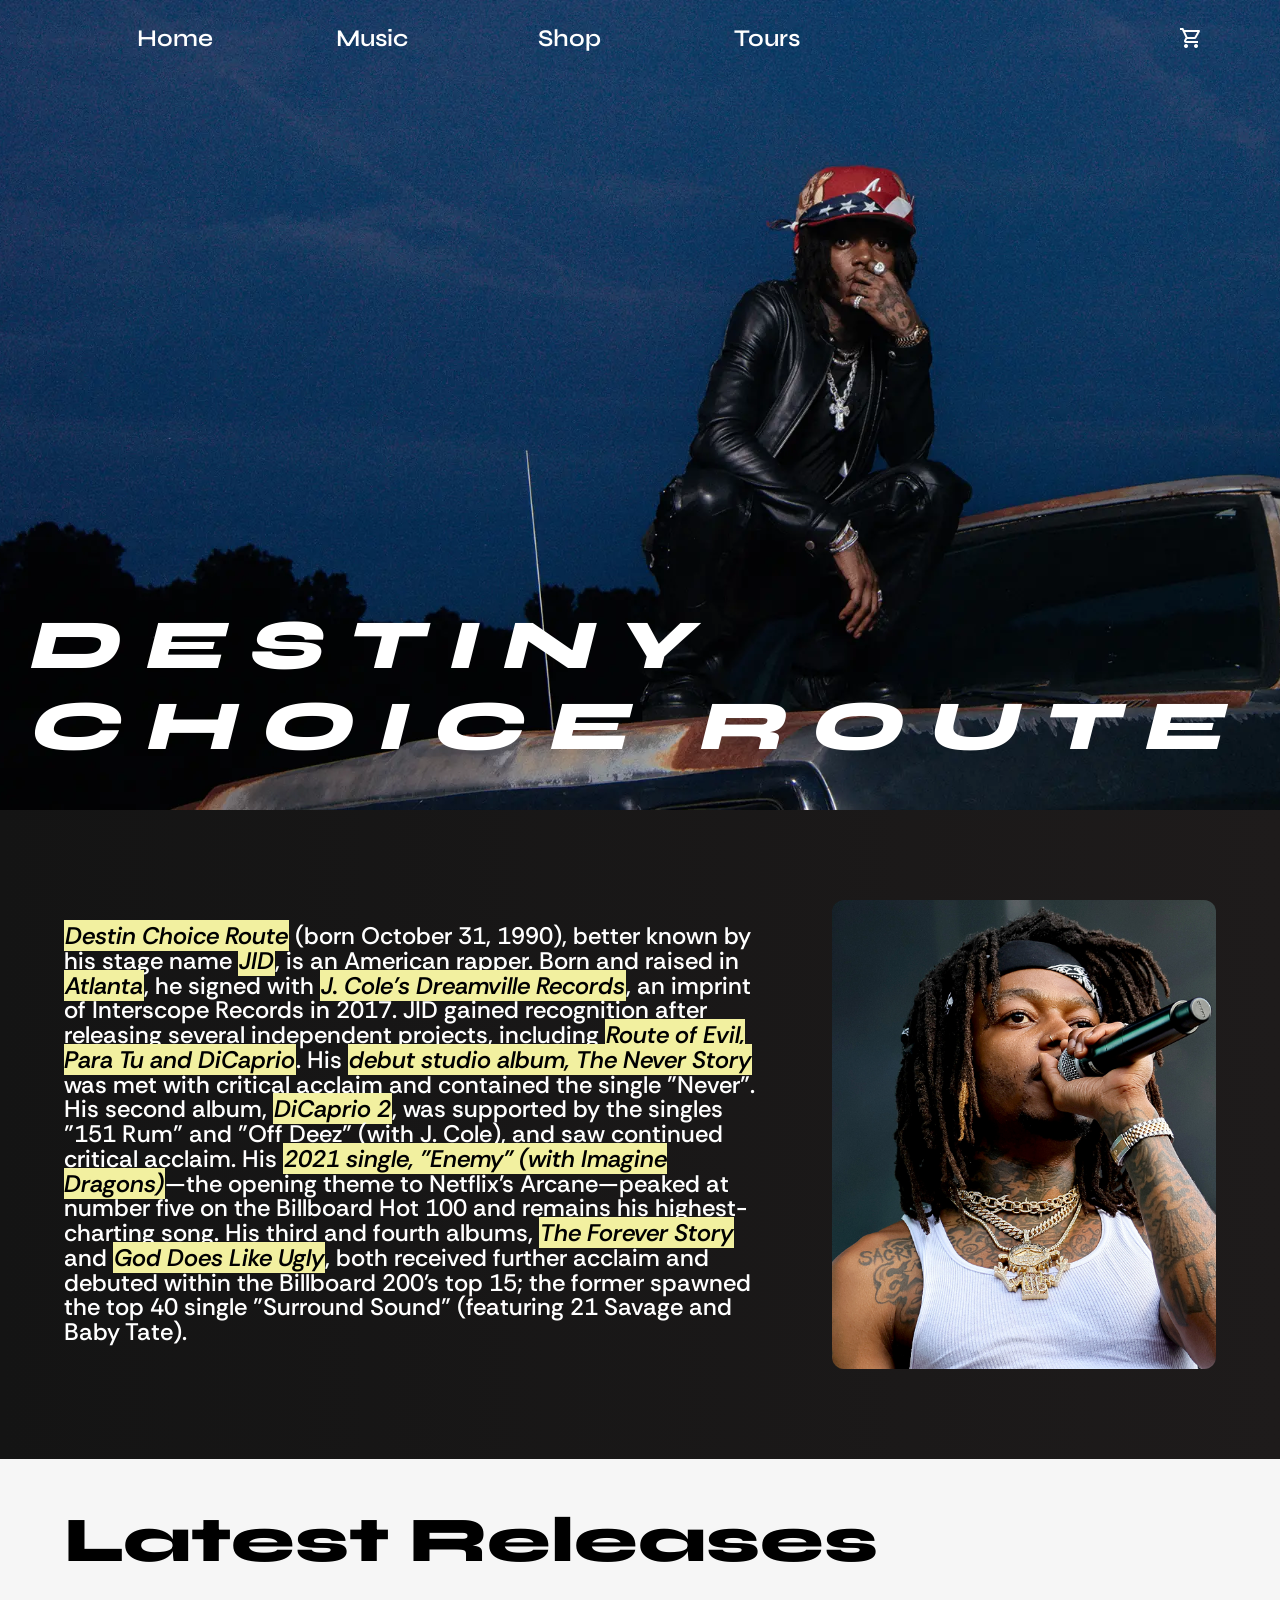
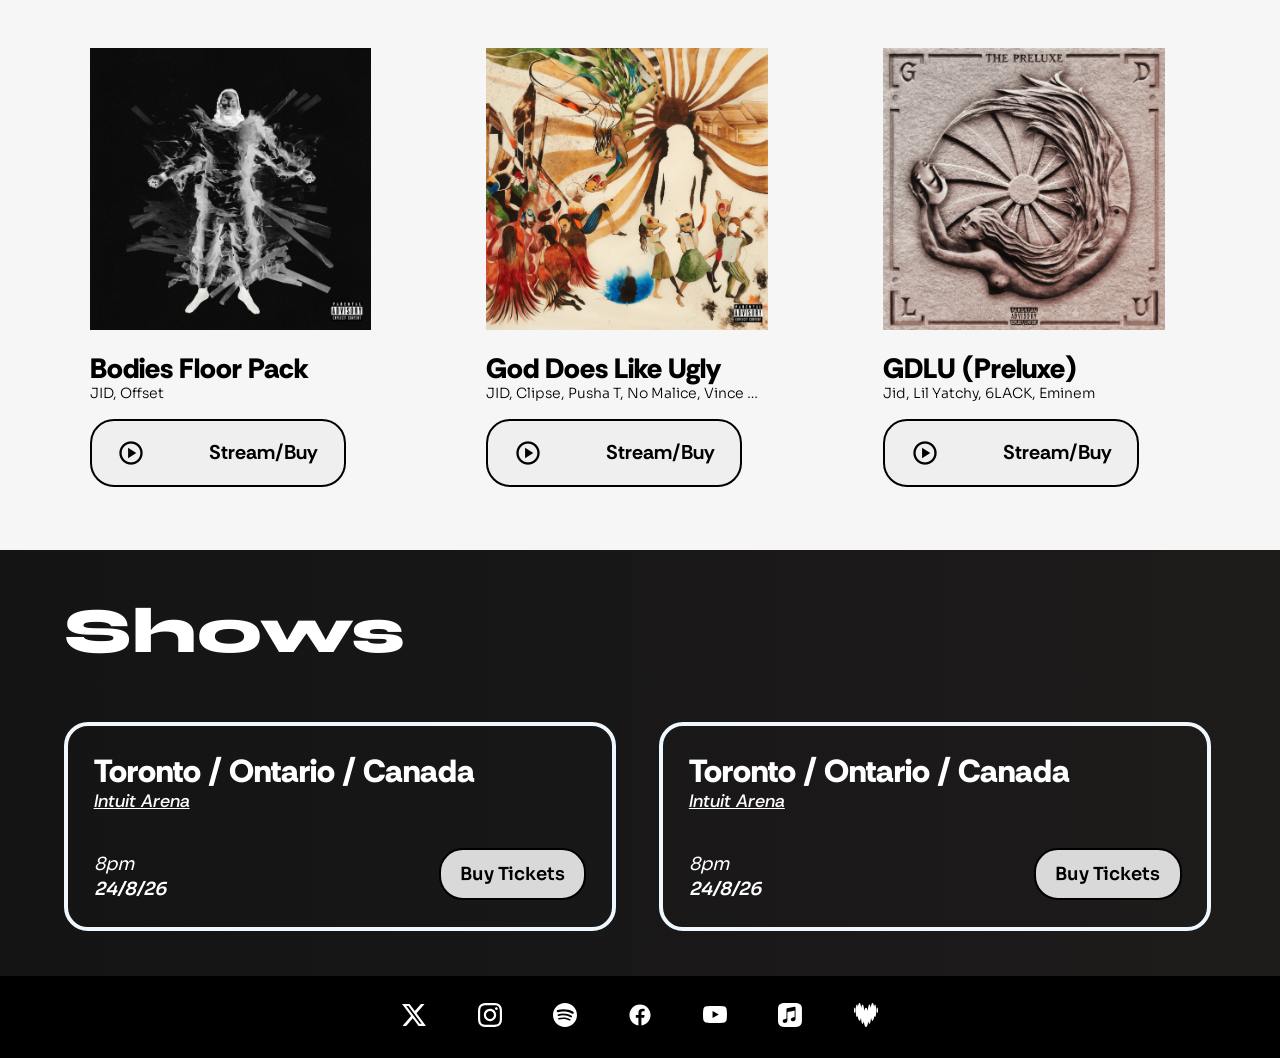
==== index.html @ 6ddab08c "shop and cart complete + discog complete" ====
<!DOCTYPE html>
<html>
  <head>
    <link rel="preconnect" href="https://fonts.googleapis.com">
    <link rel="preconnect" href="https://fonts.gstatic.com" crossorigin>
     <link href="https://fonts.googleapis.com/css2?family=Nata+Sans:wght@100..900&family=Rethink+Sans:ital,wght@0,400..800;1,400..800&family=Sora:wght@100..800&family=Syne:wght@400..800&family=Urbanist:ital,wght@0,100..900;1,100..900&display=swap" rel="stylesheet">  
     <link rel="stylesheet" href="https://fonts.googleapis.com/css2?family=Material+Symbols+Outlined:opsz,wght,FILL,GRAD@20..48,100..700,0..1,-50..200&icon_names=play_circle,shopping_cart" />
  
     <meta charset="utf-8">
    <meta name="viewport" content="width=device-width">
    <title>asg1</title>

    <!--google icns-->
    <style> 
    .material-symbols-outlined {
      font-variation-settings:
      'FILL' 0,
      'wght' 600,
      'GRAD' 0,
      'opsz' 24
    }

    .material-symbols-outlined {
      font-variation-settings:
      'FILL' 0,
      'wght' 400,
      'GRAD' 0,
      'opsz' 24
    }

    </style>
    <link href="normalize.css" rel="stylesheet" type="text/css" />
    <link href="style.css" rel="stylesheet" type="text/css" />
  </head>

  <body>
    <header id="header">
      <div>
     <button>
        <a href="index.html">Home</a>
      </button>
      <button>
        <a href="discog.html">Music</a>
      </button>
      <button>
        <a href="shop.html">Shop</a>
      </button>
      <button>
        <a href="tours.html">Tours</a>
      </button>
      </div>

      <span class="material-symbols-outlined">
      shopping_cart
      </span>

    </header>

    <section class="hero">
      <h1> DESTINY CHOICE ROUTE</h1>
    </section>

    <!--small intro section about jid-->
    <section class="about">
      <h3 class="about-text">
        <em>Destin Choice Route</em> (born October 31, 1990), better known by his stage name <em>JID</em>, is an American rapper. Born and raised in <em>Atlanta</em>, he signed with <em>J. Cole's Dreamville Records</em>, an imprint of Interscope Records in 2017.      
      JID gained recognition after releasing several independent projects, including <em>Route of Evil, Para Tu and DiCaprio</em>. 
      His <em>debut studio album, The Never Story</em> was met with critical acclaim and contained the single "Never". His second album, <em>DiCaprio 2</em>, was supported by the singles "151 Rum" and "Off Deez" (with J. Cole), and saw continued critical acclaim.
      His <em>2021 single, "Enemy" (with Imagine Dragons)</em>—the opening theme to Netflix's Arcane—peaked at number five on the Billboard Hot 100 and remains his highest-charting song. 
      His third and fourth albums, <em>The Forever Story</em> and <em>God Does Like Ugly</em>, both received further acclaim and debuted within the Billboard 200's top 15; the former spawned the top 40 single "Surround Sound" (featuring 21 Savage and Baby Tate).</h2>
      <img src="/assets/jid concert.webp" class="about-image">
    </section>

    <!--jid discography. show lastest releases-->
    <section class="latest-releases">
      <h2 class="section-head">
        Latest Releases
      </h2>
      
      <div class="latest-releases-items">
        <article class="discog-vert"> 
          <img src="/assets/discog_albums/bodies_floor_pack.jpg" class="discog-img">
          <h3 class="discog-item-title">Bodies Floor Pack</h3>
          <h4 class="discog-item-contributors">JID, Offset</h4>
          <button class="streaming-redirect">
            <span class="material-symbols-outlined">
              play_circle</span>Stream/Buy</button>
        </article>

        <article class="discog-vert"> 
          <img src="/assets/discog_albums/gdlu_cover.png" class="discog-img">
          <h3 class="discog-item-title">God Does Like Ugly</h3>
          <h4 class="discog-item-contributors">JID, Clipse, Pusha T, No Malice, Vince Staples, Westside Gunn, Ciara, EARTHGANG, Ty Dolla $ign, Jessie Reyes</h4>
          <button class="streaming-redirect">
            <span class="material-symbols-outlined">
              play_circle</span>Stream/Buy</button>
        </article>

        <article class="discog-vert"> 
          <img src="/assets/discog_albums/gdlu_preluxe.png" class="discog-img">
          <h3 class="discog-item-title">GDLU (Preluxe)</h3>
          <h4 class="discog-item-contributors">Jid, Lil Yatchy, 6LACK, Eminem</h4>
          <button class="streaming-redirect">
            <span class="material-symbols-outlined">
              play_circle</span>Stream/Buy</button>
        </article>
      </div>
      
    </section>

    <!--jid tours and shows-->
    <section class="tours">
      <h2 class="section-head">
        Shows
      </h2>
      <div class="tour-main">
        <article class="tour-item">
          <h3 class="tour-item-name">Toronto / Ontario / Canada</h3>
          <h4>
            <!--wrap with a h4 tag to make the <a> tag the width of the entire box-->
            <a class="tour-item-location" href="https://www.google.com/maps">Intuit Arena</a>
          </h4>
          <div class="tour-item-infobar">
            <div class="tour-item-datetime-info">
              <h4 class="tour-item-time">8pm</h4>
              <h4 class="tour-item-date">24/8/26</h4>
              
            </div>
            <button class="tour-item-book-ticket">
              <a>Buy Tickets</a>
            </button>
          </div>
        </article>

        <article class="tour-item">
          <h3 class="tour-item-name">Toronto / Ontario / Canada</h3>
          <h4>
            <!--wrap with a h4 tag to make the <a> tag the width of the entire box-->
            <a class="tour-item-location" href="https://www.google.com/maps">Intuit Arena</a>
          </h4>
          <div class="tour-item-infobar">
            <div class="tour-item-datetime-info">
              <h4 class="tour-item-time">8pm</h4>
              <h4 class="tour-item-date">24/8/26</h4>
              
            </div>
            <button class="tour-item-book-ticket">
              <a>Buy Tickets</a>
            </button>
          </div>
        </article>
      </div>
    </section>

    <!--get email to add to mailing list-->

    <section class="footer">
      <!--
      <div class="submit-email">
        <h2 class="submit-email-header">Follow JID</h2>
        <h3 class="mailing-list-subhead">Join our mailing list to receive updates.</h3>
        <form>
          <input class="email-box" value="Enter your email."/>
          <button class="submit-email-button">Send</button>
        </form>
      </div>
      -->
      <div class="icn-row">
        
        <a href="https://x.com/JIDsv/status/1953677684875104582"><img class="socmed-icn" src="/assets/socmed_icons/x-social-media-white-icon.svg" > </a>     
        <a href="https://www.instagram.com/jidsv/?hl=es"><img class="socmed-icn" src="/assets/socmed_icons/instagram-white-icon.svg" > </a>
        <a href="https://open.spotify.com/artist/6U3ybJ9UHNKEdsH7ktGBZ7?si=_69FwgTNSC26XVcKZ3J7mA"><img class="socmed-icn" src="/assets/socmed_icons/spotify-white-icon.svg" ></a>
        <a href="https://www.facebook.com/JIDSV/"><img class="socmed-icn" src="/assets/socmed_icons/icons8-facebook.svg" ></a>
        <a href="https://www.youtube.com/channel/UC3WIRbOw46MsbycRc1N5x4g"><img class="socmed-icn" src="/assets/socmed_icons/youtube-app-white-icon.svg" ></a>
        <a href="https://music.apple.com/us/artist/jid/282841404"><img class="socmed-icn" src="/assets/socmed_icons/apple-music-white.svg" > </a>
        <a href="https://www.deezer.com/en/artist/8409650"><img class="socmed-icn" src="/assets/socmed_icons/Deezer Dark Symbol SVG.svg" > </a>
    </section>
    
    <script src="header_responsive.js"></script>
  </body>
</html>
---- style.css ----
/* font example usage for reference */
.nata-sans-normal {
  font-family: "Nata Sans", sans-serif;
  font-optical-sizing: auto;
  font-weight: 600;
  font-style: normal;
}


.syne-normal {
  font-family: "Syne", sans-serif;
  font-optical-sizing: auto;
  font-weight: 500;
  font-style: normal;
}


.rethink-sans-normal{
  font-family: "Rethink Sans", sans-serif;
  font-optical-sizing: auto;
  font-weight: 600;
  font-style: normal;
}


.sora-normal {
  font-family: "Sora", sans-serif;
  font-optical-sizing: auto;
  font-weight: 500;
  font-style: normal;
}


.urbanist-normal {
  font-family: "Urbanist", sans-serif;
  font-optical-sizing: auto;
  font-weight: 500;
  font-style: normal;
}


/*MEDIAQUERY TEMPLATE FROM W3SCHOOLS*/

/*
@media only screen and (max-width: 600px) {

}


@media only screen and (min-width: 600px) {

}


@media only screen and (min-width: 768px) {

}


@media only screen and (min-width: 992px) {

}


@media only screen and (min-width: 1200px) {

}
*/

/*GLOBAL BODY STYLES + OTHER GLOBAL COMPONENTS*/

html, body {
    overflow-x: hidden;
    background-image: linear-gradient(to right, #141414, #1E1B1B);
    color: white;
    font-family: "Rethink Sans", sans-serif;
}

.section-head {
    font-size: 64px;
    font-weight: 800;
    margin-top: 0px;
    font-family: "Syne", sans-serif;
    
}

.page-header {
    width: 100vw;
    background-color: white;
    margin-top: 15vh;
}

.page-title {
    font-family: "Syne", sans-serif;
    color: black;
    font-weight: 900;
    text-decoration: dashed;
    font-style: oblique;
    z-index: 2;
    font-size: 100px;
    text-align: left;
    padding: 4vh 5vw;
}

/*header cmpt*/

/* css header animation*/
@keyframes headertexthover {
    from {scale: 1.0; font-weight:600; text-decoration: none; color: white;}   
    to {scale: 1.1; text-decoration: underline; color: #EDB02D; font-weight: 800;}
}


@media only screen and (max-width: 768px) {
   @keyframes headertexthover {
    from {scale: 1.0; font-weight:600; text-decoration: none; color: white;}   
    to {scale: 1.05; text-decoration: underline; color: #EDB02D; font-weight: 800;}
    }
   
}

@keyframes carthover {
    from {scale: 1.0; font-weight:600; color: white;}   
    to {scale: 1.1; color: #EDB02D; font-weight: 800;}
}


@media only screen and (max-width: 768px) {
   @keyframes carthover {
    from {scale: 1.0; font-weight:600; color: white;}   
    to {scale: 1.05; color: #EDB02D; font-weight: 800;}
    }
   
}
header {
    display: flex;
    justify-content: space-between;
    background-color: rgba(0, 0, 0, 0); /*alt color - #302E2E*/
    margin: 0px;
    line-height: 0px;
    position: fixed;
    user-select: none;
    top: 0;
    z-index: 50;
    align-items: center;
    
}

header button {
    background: none;
    border: none;
    flex: 1;
    
}
header button:hover {
    scale: 1.2;
}

header div {
    width: 70%;
    justify-content: space-between;
    display: flex;
}

header a {
    color: white;
    text-decoration: none;
    font-family: "Syne", sans-serif;
    font-optical-sizing: auto;
    font-weight: 600;
    font-style: normal;
}

header a:hover {
    scale: 1.1;
    transition: all;
    transition-delay: 50ms;
    animation: headertexthover;
    animation-duration: 0.5s;
    color: #EDB02D;
    font-weight: 800;
    text-decoration: underline;
}

header a span:hover {
    scale: 1.1;
    transition: all;
    transition-delay: 50ms;
    animation: carthover;
    animation-duration: 0.2s;
    color: #EDB02D;
}


@media only screen and (max-width: 600px) {
     header {
        padding: 2.5vh 4vw;
        width: 92vw;
    }
    header button {
        font-size: 14px;
    }

    header a:hover {
        scale: 1.05;
    }

    header span {
        font-size: 16px;
    }
}


@media only screen and (min-width: 600px) {
    header {
        padding: 2.5vh 5vw;
        width: 90vw;
    }
    header button {
        font-size: 16px;
    }

    header a:hover {
        scale: 1.05;
    }

    header span {
        font-size: 16px;
    }
}


@media only screen and (min-width: 768px) {
    
    header {
        padding: 2.5vh 6vw;
        width: 88vw;
    }
    header button {
        font-size: 20px;
    }

    header a:hover {
        scale: 1.10;
    }
    header span {
        font-size: 20px;
    }

}


@media only screen and (min-width: 992px) {
    header {
        padding: 2.5vh 6vw;
        width: 88vw;
    }
    header button {
        font-size: 24px;
    }

    header a:hover {
        scale: 1.10;
    }

    header span {
        font-size: 24px;
    }
}


@media only screen and (min-width: 1200px) {
    header {
        padding: 2.5vh 6vw;
        width: 88vw;
    }
    header button {
        font-size: 24px;
    }

    header a:hover {
        scale: 1.10;
    }

    header span {
        font-size: 24px;
    }
}


/*hero - home*/
.hero {
    display: flex;
    flex-direction: column;
    justify-content: center;
    text-align: center;
    width: 100vw;

    background-image: url('/assets/tuff.webp');
    background-position: center;
    background-repeat: no-repeat;
    background-size: cover;
    position: relative;
    
}

.hero img {
    image-rendering: crisp-edges;
    object-fit: contain;
    z-index: 0;
}

.hero h1 {
    font-family: "Syne", sans-serif;
    color: white;
    font-weight: 900;
    text-decoration: dashed;
    font-style: oblique;
    z-index: 2;
    position: absolute;
    text-align: left;
    bottom: -5%;
    padding: 4vh 2vw;
    
}

@media only screen and (max-width: 600px) {
    .hero {
        height: 50vh;
    }
    .hero h1 {
        font-size: 10vw;
        letter-spacing: 12px;
    }
}


@media only screen and (min-width: 600px) {
    .hero {
        height: 60vh;
    }
    .hero h1 {
        font-size: 10vw;
        letter-spacing: 12px;
    }
}


@media only screen and (min-width: 768px) {
    
    .hero {
        height: 70vh;
    }
    .hero h1 {
        font-size: 9vw;
        letter-spacing: 18px;
    }

}


@media only screen and (min-width: 992px) {
    .hero {
        height: 70vh;
    }
    .hero h1 {
        font-size: 5.5vw;
        letter-spacing: 18px;
    }
}


@media only screen and (min-width: 1200px) {
    .hero {
        height: 90vh;
    }
    .hero h1 {
        font-size: 5.5vw;
        letter-spacing: 24px;
    }
}




/* about - home */
.about {
    padding: 10vh 5vw;  
    display: flex;
    flex-direction: row; 
    gap: 5vw
}

.about .about-text {
    font-weight: 500;
    line-height: 2.75vh;

}

.about .about-text em {
    font-weight: 600;
    background-color: rgba(155, 240, 245, 75);
    color: black;
    padding: 0px 1px;
    background-color: #F2F0A0;
}

.about img {
    height: auto;
    object-fit: cover;
    border-radius: 12px;    
}

@media only screen and (max-width: 600px) {
    .about img {
        visibility: hidden;  
        width: 0%;
    }

    .about .about-text {
        font-size: 20px;
        line-height: normal;
    }
}


@media only screen and (min-width: 600px) {
    .about img {
        visibility: hidden;  
        width: 0%;
    }

    .about .about-text {
        font-size: 24px;
    }
}


@media only screen and (min-width: 768px) {
    .about img {
        visibility: hidden;  
        width: 0%;
    }

    .about .about-text {
        font-size: 24px;
    }
}


@media only screen and (min-width: 992px) {
    .about img {
        visibility: visible;  
        width: 30vw;
    }

    .about .about-text {
        font-size: 22px;
        line-height: 2.5vh;
    }
}


@media only screen and (min-width: 1200px) {
    .about img {
        visibility: visible;  
        width: 30vw;
    }

    .about .about-text {
        font-size: 24px;
        line-height: 2.75vh;
    }
}
/* latest releases - home*/
.latest-releases {
    padding: 5vh 5vw; 
    background-color: #F6F6F6;
    color: black;
    
}

.latest-releases-items {
    display: grid;
    grid-template-columns: auto auto auto;
    gap: 4vw;
    overflow-x: auto;
}



.discog-vert {
    display: flex;
    flex-direction: column;
    padding: 2vh 2vw;
}


.discog-img {
    height: auto;
    width: 22vw;
}
.discog-item-title {
    font-size: 32px;
    font-weight: 800;
    margin: 0px;
    margin-top: 3vh;
}



.discog-item-contributors {
    font-family: "Sora", sans-serif;
    font-size: 16px;
    font-weight: 300;
    margin: 0vh 0px;
    color: black;
    text-overflow: ellipsis;
    overflow: hidden;
    white-space: nowrap;
    width: 22vw;
}

@keyframes streaming-button-hover {
    from {background-color: inherit; color: black; scale: 1.0}
    to {background-color: #6BBC59; color: white; scale: 1.2}
}

.streaming-redirect {
    margin-top: 2vh;
    border-radius: 24px;
    width: 50%;
    padding: 2vh 2vw;
    font-size: 24px;
    font-weight: 700;
    width: 20vw;
    border-style: solid;
    align-items: center;
    display: flex;
    justify-content: space-between;
}

.streaming-redirect span {
    font-size: 32px;
}


.streaming-redirect:hover {
    animation: streaming-button-hover;
    transition: all;
    animation-duration: 200ms;
    transition-delay: 50ms;
    background-color: #6BBC59;
    color: white;
    scale: 1.2;
}


@media only screen and (max-width: 600px) {

}


@media only screen and (min-width: 600px) {

}


@media only screen and (min-width: 768px) {

}


@media only screen and (min-width: 992px) {

    .latest-releases-items {
        gap: 3vw;
    }

    .discog-item-title {
        font-size: 28px;
        margin-top: 2.5vh;
    }
    
    .discog-item-contributors {
        font-size: 14px;
    }

    

    .streaming-redirect {
        font-size: 20px;
    }

    .streaming-redirect span {
        font-size: 28px;
    }

}


@media only screen and (min-width: 1200px) {
    .streaming-redirect {
        font-size: 20px;
    }
}



/* tours - home*/
.tours {
    padding: 5vh 5vw; 
}

.tour-main {
    display: grid;
    grid-template-columns: auto auto;
    gap: 8vw;
    padding-right: 5vw;
}

.tour-item {
    display: flex;
    flex-direction: column;
    padding: 3vh 2vw;
    border-radius: 24px;
    border-width: 4px;
    border-color: aliceblue;
    border-style: solid;
    width: 100%;
}

.tour-item h4 {
    margin-top: 0px;
    margin-bottom: 0px;
}

.tour-item-location {
    font-size: 18px;
    text-decoration: underline;
    font-style: italic;
    font-weight: 500;
    color: rgba(255, 255, 255, 60);
}

.tour-item-infobar {
    display: flex;
    justify-content: space-between;
    margin-top: 4vh;
    align-items: end;
    font-family: "Sora", sans-serif;
}
.tour-item-datetime-info {
    display: flex;
    flex-direction: column;
    gap: 0.5vh;
}

.tour-item-date {
    font-size: 18px;
    font-weight: 600;
    font-style: italic;
}

.tour-item-time {
    font-size: 18px;
    font-weight: 400;
    font-style: italic;
}

.tour-item-name {
    font-size: 32px;
    margin: 0px;
    margin-bottom: 2px;
    font-weight: 800;
    letter-spacing: 3%;
}

.tour-item-book-ticket {
    background-color: #D9D9D9; 
    border-radius: 24px;
    border-style: solid;
    padding: 1.5vh 1.5vw;
    justify-content: space-between;
    display: flex;
    flex-direction: row;
    align-items: center;  
    color: black; 
}

.tour-item-book-ticket a {
    font-size: 18px;
    font-family: "Sora", sans-serif;
    font-weight: 600;
    text-align: end;
    
    width: 100%;
}

@keyframes tour-button-hover {
    from {background-color: inherit; color: black;}
    to {background-color: #6BBC59; color: white;}
}

.tour-item-book-ticket:hover {
    animation: tour-button-hover;
    transition: all;
    animation-duration: 200ms;
    transition-delay: 100ms;
    background-color: #6BBC59;
    color: white;
}




/* footer - home*/


.footer {
    background-color: black;
    display: flex;
    flex-direction: column;
    justify-content: center;
    padding: 3vh 0vw
}

/* mailing list - footer
.submit-email {
    padding-left: 5vw;
}

.submit-email-header {
    font-family: "Syne", sans-serif;
    font-weight: 800;
    font-size: 32px;
    margin-bottom: 0px;
}

.submit-email form {
    align-content: center;
    gap: 5vw;

}

.submit-email form input {
    background-color: #E9E9E9 ;
    border-style: solid;
    border-radius: 12px;
    border-width: 2px;
    width: 20vw;

}
*/

@keyframes footer-icn-hover {
    from {scale: 1.0}
    to {scale: 1.2}
}

.footer a:hover {
    scale: 1.2;
    transition: all;
    transition-duration: 200ms;
    animation: footer-icn-hover;
}
.icn-row {
    display: flex;
    flex-direction: row;
    gap: 4vw;
    justify-content: center;
    align-items: center;
}

.socmed-icn {
    height: auto;
    width: 24px;
}




/* discog/music - discog*/
.discog-item-row {
    display: flex;
    gap: 4vw;
    padding: 4vw;
    align-items: start;
    position: relative;
}

.discog-item-contributors-hori {
    font-family: "Sora", sans-serif;
    font-size: 18px;
    font-weight: 400;
    margin: 0vh 0px;
    color: white;
}

.discog-item-row img {
    height: auto;
    width: 30vw;
}

.discog-item-title-hori {
    font-weight: 800;
    font-size: 48px;
    margin: 0vh 0vw;
}
.discog-desc-section {
    display: flex;
    flex-direction: column;
    height: 100%;
    justify-content: space-between;
}

#desc-section h2 {
    margin: 0px;
}

.discog-item-desc-hori {
    font-size: 20px;
    padding-top: 12vh;
    font-weight: 600;
    padding-right: 5vw;
    display: block;
}

.discog-desc-section:nth-child(odd) {
    text-align: right;
    justify-content: end;
    align-items: end;
}

#discog-hori-desc-even {
    padding-left: 5vw;
    padding-right: 0px;
}


.songlist {
    gap: 6px;
    margin-top: 10px;
    display: grid;
    grid-template-columns: auto auto;
    justify-content: space-between;
    width: 100%;
    row-gap: 2vh;
    

}

.songlist .song {
    gap: 2px;
    font-family: "Nata Sans", sans-serif;
    font-optical-sizing: auto;
    font-weight: 600;
    font-style: normal;
    display: flex;
    flex-direction: row;
    align-items: center;
    gap: 1vw;
    margin: 0px 0px;
    
    
}

.songlist .song #song-num {
    margin: 0px;
    font-size: 24px;
    font-weight: 800;
    text-decoration: dashed;
    color: #FFEFE1;
}

.songlist .song #name {
    margin: 0px;
    margin-bottom: 6px;
    font-size: 24px;
    font-weight: 600;
}

.songlist .song #artists {
    font-family: "Syne", sans-serif;
    font-size: 14px;
    font-weight: 300;
    margin: 0px;
    color: rgba(255, 255, 255, 60)
    
}

#desc-section button {
    margin-top: 4vh;
}

.streaming-redirect-hori {
    margin-top: 4vh;
    border-radius: 24px;
    width: 50%;
    padding: 2vh 2vw;
    font-size: 32px;
    font-weight: 700;
    border-style: solid;
    align-items: center;
    display: flex;
    
    background: none;
    border-color: white;
    border-width: 2px;
    color: white;
    justify-content: space-between;
    

}
@keyframes streaming-redirect-hori-button {
    before {background: none; background-color: white; width: 50%;}
    after {background: local; background-color: #99BC84; width: 30%;}
}

.streaming-redirect-hori:hover {
    transition: all;
    transition-property: all;
    background-color: none;
    background-color: #99BC84;
    color: black;
    transition-duration: 200ms;
    width: 30%
   
}

.streaming-redirect-hori span:hover{
    rotate: 180;
}

/*shop - shop*/
.shop-items {
    display: grid;
    grid-template-columns: auto auto auto;
    column-gap: 5vw;
    padding: 5vh 5vw;
}

.shop-item img {
    width: 25vw;
    background-color: #F6F6F6;
    border-radius: 12px;
}
.shop-item-name {
    margin: 8px 0px;
    position: relative;
    font-size: 32px;
    font-weight: 700;
}

.shop-item-price {
    margin: 0px;
    font-weight: 400;
    font-size: 24;
    font-family: 'Sora', sans-serif;
}

.add-to-cart-text {
    font-weight: 300;
    font-family: "Sora", sans-serif;
    font-size: 12px;
    width: 25vw;
    text-align: center;
    font-style: italic;
    margin-bottom: 1vh;
    margin-top: 2vh;

}

.add-to-cart {
    display: flex;
    border-radius: 24px;
    border-width: 2px;
    justify-content: space-between;
    font-weight: 600;
    font-size: 24px;
    width: 23vw;
    border-color: white;
    border-style: solid;
    color: white;
    background: none;
    padding: 2vh 1vw;
    align-items: center;
}

.add-to-cart h4 {
    margin: 0px;
}
.add-to-cart button {
    border: none;
    background: none;
    color: white;
    padding: 0px;
}

.add-item {
    border-left-width: 2px;
}

/*payment page*/
#payment-head {
    color: white;
    padding-top: 5vh;
    padding-bottom: 0px;
    margin: 0px;
}

.payment-page {
    margin: 0vh 5vw;
}
.item-purchased {
    display: flex;
    gap: 1vw;
    align-items: center;
}

.item-purchased-img {
    width: 5vw;
    height: auto;
}

.item-purchased-details {
    font-size: 32px;
    font-weight: 800;
    font-style: oblique;
    text-decoration: underline;
    color: #F2F0A0;
}

/*cart page*/
.cart-section {
    padding: 5vh 5vw
}

.cart-item {
    display: flex;
    gap: 4vw;
    margin-bottom: 6vh;
    position: relative;
}

.cart-item-img {
    width: 25vw;
    height: auto;
    border-radius: 12px;
    background-color: #F6F6F6;
}

.cart-item-desc {
    display: flex;
    flex-direction: column;
    height: 100%;
}

.cart-item-name {
    font-size: 48px;
    font-weight: 700;  
     margin: 0px; 
}

.cart-item-price {
    font-size: 32px;
    font-weight: 300;
    font-family: "Sora", sans-serif;
    margin: 0px; 
}

#cart-amount-buttons {
    margin-top: 15vh;
    position: absolute;
    bottom: 0%;
}

@keyframe payment-hover {
    from {background: none; color: white; border-color: white; text-decoration: none;}
    to {background-color: #F2F0A0; color: black;  border-color: rgba(0,0,0,0); text-decoration: underline;}
}

.go-to-payment {
    width: 70%;
    border-width: 2px;
    border-color: white;
    font-size: 32px;
    font-family: "Syne", sans-serif;
    font-weight: 800;
    margin: 5vh 15vw;
    padding: 3vh;
    border-style: solid;
    background: none;
    color: white;
}

.go-to-payment:hover {
    background-color: #F2F0A0;
    color: black;
    text-decoration: underline;
    transition: all;
    transition-duration: 300ms;
    border-color: rgba(0,0,0,0)
}
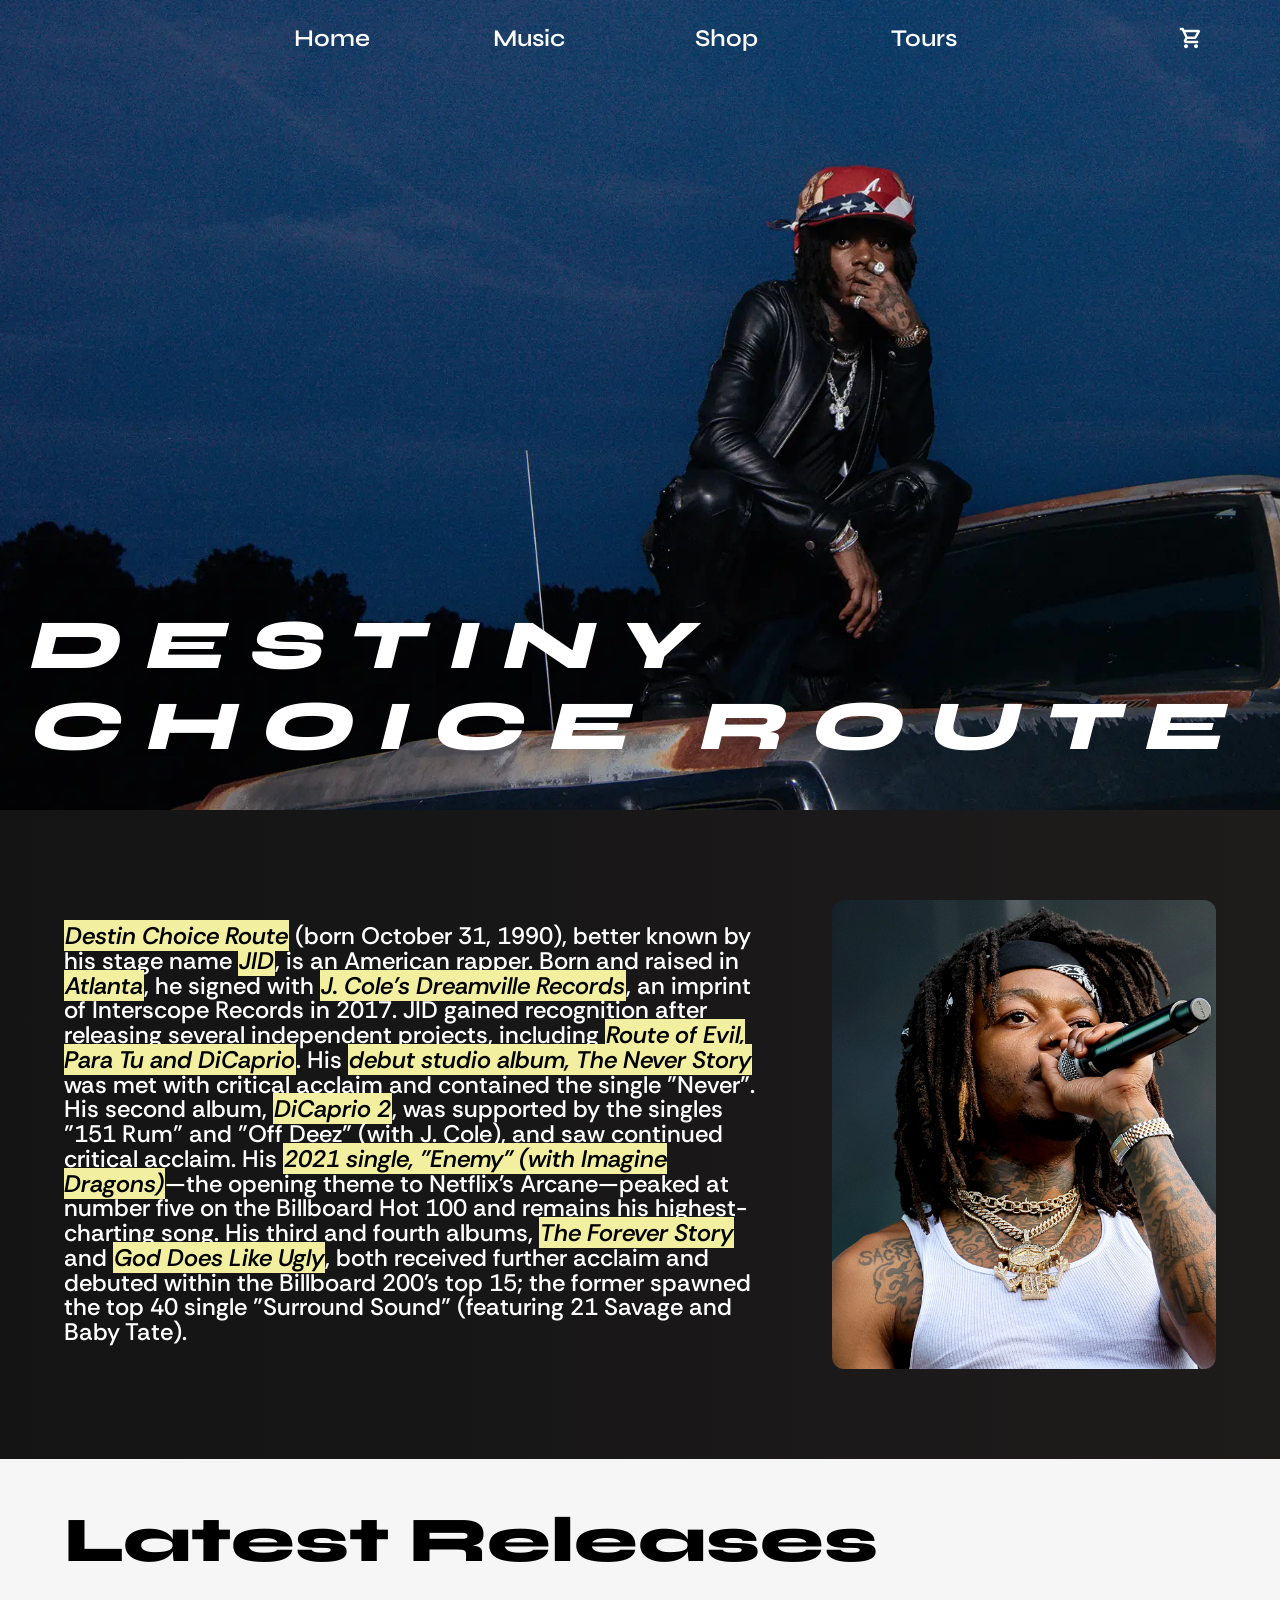
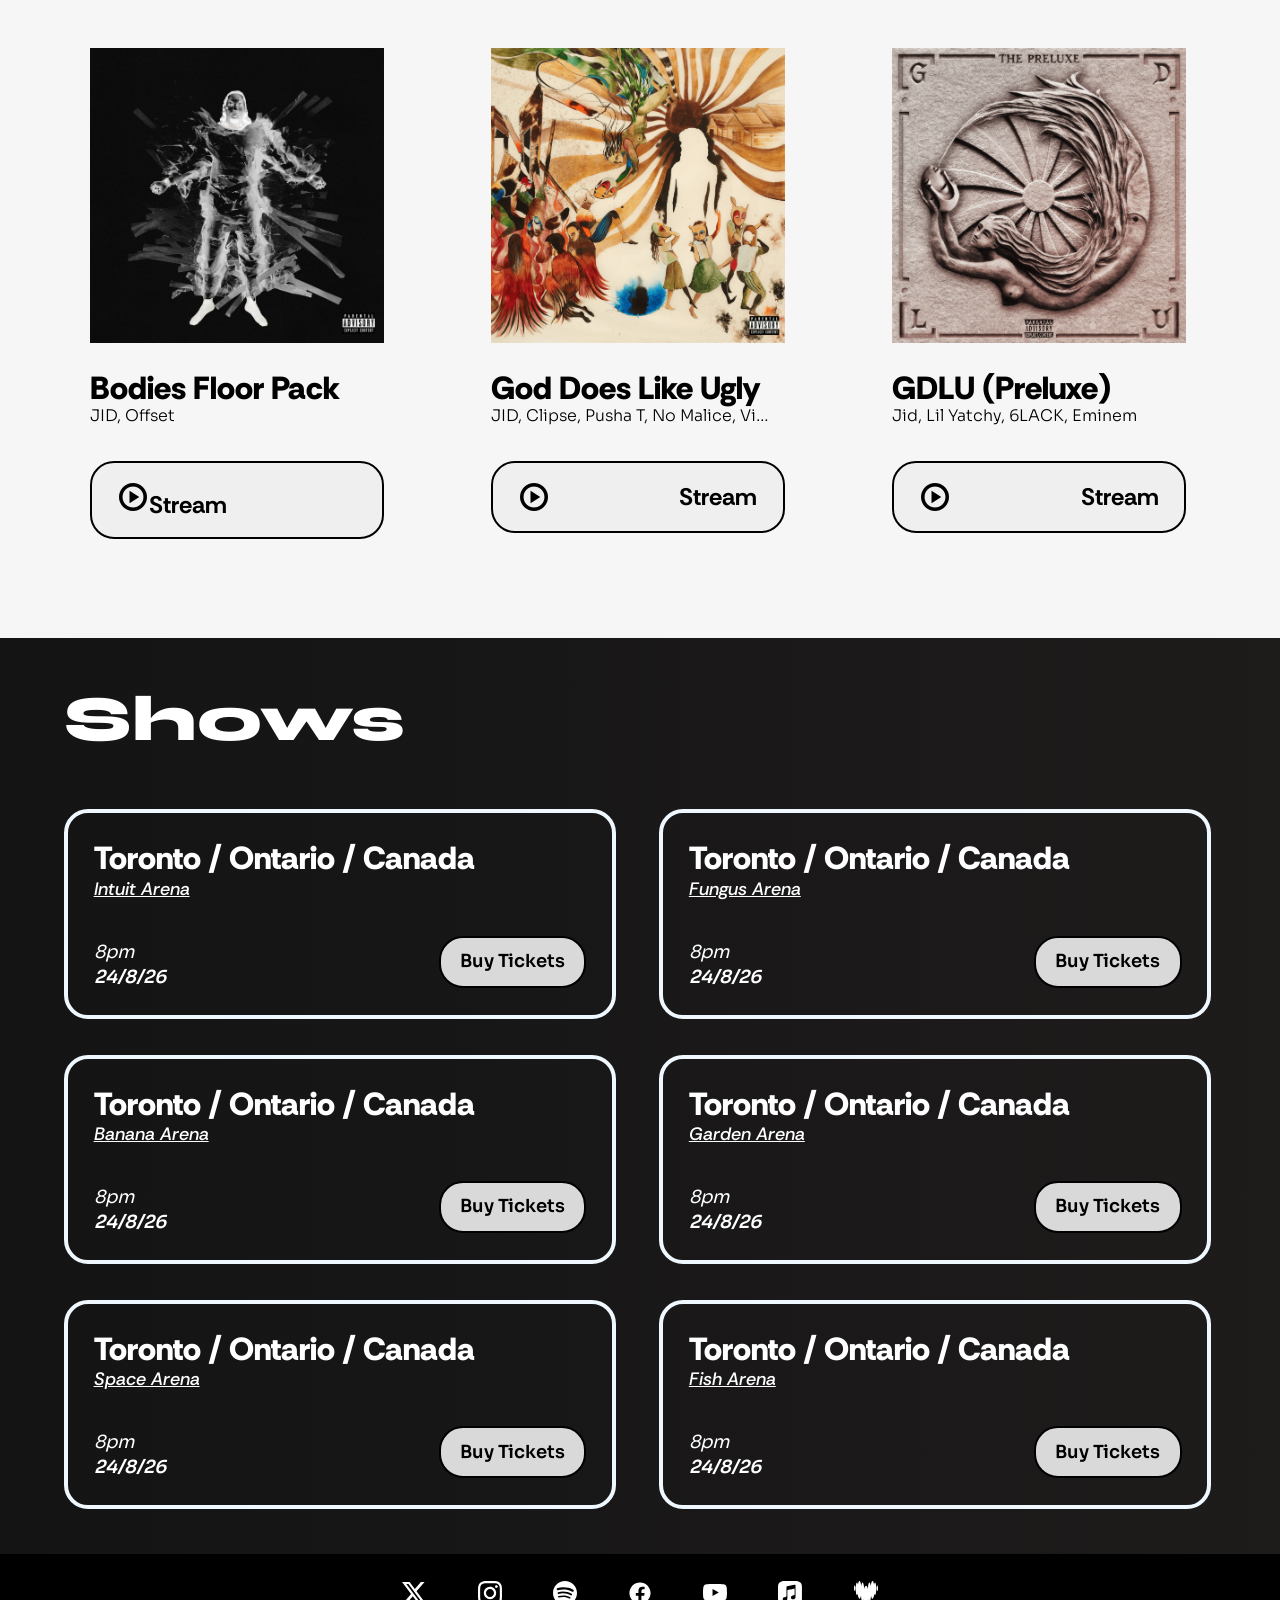
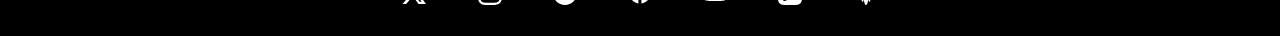
==== commit a321812a: "completed shop, cart, tours, full page responsiveness" ====
--- a/index.html
+++ b/index.html
@@ -5,7 +5,7 @@
     <link rel="preconnect" href="https://fonts.gstatic.com" crossorigin>
      <link href="https://fonts.googleapis.com/css2?family=Nata+Sans:wght@100..900&family=Rethink+Sans:ital,wght@0,400..800;1,400..800&family=Sora:wght@100..800&family=Syne:wght@400..800&family=Urbanist:ital,wght@0,100..900;1,100..900&display=swap" rel="stylesheet">  
      <link rel="stylesheet" href="https://fonts.googleapis.com/css2?family=Material+Symbols+Outlined:opsz,wght,FILL,GRAD@20..48,100..700,0..1,-50..200&icon_names=play_circle,shopping_cart" />
-  
+     
      <meta charset="utf-8">
     <meta name="viewport" content="width=device-width">
     <title>asg1</title>
@@ -20,13 +20,6 @@
       'opsz' 24
     }
 
-    .material-symbols-outlined {
-      font-variation-settings:
-      'FILL' 0,
-      'wght' 400,
-      'GRAD' 0,
-      'opsz' 24
-    }
 
     </style>
     <link href="normalize.css" rel="stylesheet" type="text/css" />
@@ -35,6 +28,7 @@
 
   <body>
     <header id="header">
+      <a href="menu_full.html"><img src="/assets/menu_white.svg" id="menu_burger"></a>
       <div>
      <button>
         <a href="index.html">Home</a>
@@ -50,9 +44,11 @@
       </button>
       </div>
 
-      <span class="material-symbols-outlined">
-      shopping_cart
-      </span>
+      <a href="cart.html">
+        <span class="material-symbols-outlined">
+        shopping_cart
+        </span>
+      </a>
 
     </header>
 
@@ -83,26 +79,26 @@
           <h3 class="discog-item-title">Bodies Floor Pack</h3>
           <h4 class="discog-item-contributors">JID, Offset</h4>
           <button class="streaming-redirect">
-            <span class="material-symbols-outlined">
-              play_circle</span>Stream/Buy</button>
+            <a src="https://open.spotify.com/album/1dwgCXt2kuPRuWJ2WBuZq8?si=UblcZHs6SFqh_qycOmMrkw"><span class="material-symbols-outlined">
+              play_circle</span>Stream</button></a>
         </article>
 
         <article class="discog-vert"> 
           <img src="/assets/discog_albums/gdlu_cover.png" class="discog-img">
           <h3 class="discog-item-title">God Does Like Ugly</h3>
           <h4 class="discog-item-contributors">JID, Clipse, Pusha T, No Malice, Vince Staples, Westside Gunn, Ciara, EARTHGANG, Ty Dolla $ign, Jessie Reyes</h4>
-          <button class="streaming-redirect">
+          <a src="https://open.spotify.com/album/2tU04u3hxtziB4sOVJKak3?si=c5tnRmxrSSOoXFeJeAkfKg"><button class="streaming-redirect">
             <span class="material-symbols-outlined">
-              play_circle</span>Stream/Buy</button>
+              play_circle</span>Stream</button></a>
         </article>
 
         <article class="discog-vert"> 
           <img src="/assets/discog_albums/gdlu_preluxe.png" class="discog-img">
           <h3 class="discog-item-title">GDLU (Preluxe)</h3>
           <h4 class="discog-item-contributors">Jid, Lil Yatchy, 6LACK, Eminem</h4>
-          <button class="streaming-redirect">
+          <a src="https://open.spotify.com/album/1IoU1S5bHioUnI88sSJJHZ?si=78ac8untRmKvTZR2gzMWTQ"><button class="streaming-redirect">
             <span class="material-symbols-outlined">
-              play_circle</span>Stream/Buy</button>
+              play_circle</span>Stream</button></a>
         </article>
       </div>
       
@@ -118,25 +114,97 @@
           <h3 class="tour-item-name">Toronto / Ontario / Canada</h3>
           <h4>
             <!--wrap with a h4 tag to make the <a> tag the width of the entire box-->
-            <a class="tour-item-location" href="https://www.google.com/maps">Intuit Arena</a>
-          </h4>
-          <div class="tour-item-infobar">
-            <div class="tour-item-datetime-info">
-              <h4 class="tour-item-time">8pm</h4>
-              <h4 class="tour-item-date">24/8/26</h4>
-              
-            </div>
-            <button class="tour-item-book-ticket">
-              <a>Buy Tickets</a>
-            </button>
-          </div>
-        </article>
-
-        <article class="tour-item">
-          <h3 class="tour-item-name">Toronto / Ontario / Canada</h3>
-          <h4>
-            <!--wrap with a h4 tag to make the <a> tag the width of the entire box-->
-            <a class="tour-item-location" href="https://www.google.com/maps">Intuit Arena</a>
+            <a class="tour-item-location">Intuit Arena</a>
+          </h4>
+          <div class="tour-item-infobar">
+            <div class="tour-item-datetime-info">
+              <h4 class="tour-item-time">8pm</h4>
+              <h4 class="tour-item-date">24/8/26</h4>
+              
+            </div>
+            <button class="tour-item-book-ticket">
+              <a>Buy Tickets</a>
+            </button>
+          </div>
+        </article>
+
+        <article class="tour-item">
+          <h3 class="tour-item-name">Toronto / Ontario / Canada</h3>
+          <h4>
+            <!--wrap with a h4 tag to make the <a> tag the width of the entire box-->
+            <a class="tour-item-location">Fungus Arena</a>
+          </h4>
+          <div class="tour-item-infobar">
+            <div class="tour-item-datetime-info">
+              <h4 class="tour-item-time">8pm</h4>
+              <h4 class="tour-item-date">24/8/26</h4>
+              
+            </div>
+            <button class="tour-item-book-ticket">
+              <a>Buy Tickets</a>
+            </button>
+          </div>
+        </article>
+
+        <article class="tour-item">
+          <h3 class="tour-item-name">Toronto / Ontario / Canada</h3>
+          <h4>
+            <!--wrap with a h4 tag to make the <a> tag the width of the entire box-->
+            <a class="tour-item-location">Banana Arena</a>
+          </h4>
+          <div class="tour-item-infobar">
+            <div class="tour-item-datetime-info">
+              <h4 class="tour-item-time">8pm</h4>
+              <h4 class="tour-item-date">24/8/26</h4>
+              
+            </div>
+            <button class="tour-item-book-ticket">
+              <a>Buy Tickets</a>
+            </button>
+          </div>
+        </article>
+
+        <article class="tour-item">
+          <h3 class="tour-item-name">Toronto / Ontario / Canada</h3>
+          <h4>
+            <!--wrap with a h4 tag to make the <a> tag the width of the entire box-->
+            <a class="tour-item-location">Garden Arena</a>
+          </h4>
+          <div class="tour-item-infobar">
+            <div class="tour-item-datetime-info">
+              <h4 class="tour-item-time">8pm</h4>
+              <h4 class="tour-item-date">24/8/26</h4>
+              
+            </div>
+            <button class="tour-item-book-ticket">
+              <a>Buy Tickets</a>
+            </button>
+          </div>
+        </article>
+
+        <article class="tour-item">
+          <h3 class="tour-item-name">Toronto / Ontario / Canada</h3>
+          <h4>
+            <!--wrap with a h4 tag to make the <a> tag the width of the entire box-->
+            <a class="tour-item-location">Space Arena</a>
+          </h4>
+          <div class="tour-item-infobar">
+            <div class="tour-item-datetime-info">
+              <h4 class="tour-item-time">8pm</h4>
+              <h4 class="tour-item-date">24/8/26</h4>
+              
+            </div>
+            <button class="tour-item-book-ticket">
+              <a>Buy Tickets</a>
+            </button>
+          </div>
+        </article>
+
+        <article class="tour-item">
+          <h3 class="tour-item-name">Toronto / Ontario / Canada</h3>
+          <h4>
+            <!--wrap with a h4 tag to make the <a> tag the width of the entire box-->
+            <a class="tour-item-location">Fish Arena</a>
           </h4>
           <div class="tour-item-infobar">
             <div class="tour-item-datetime-info">
@@ -152,19 +220,8 @@
       </div>
     </section>
 
-    <!--get email to add to mailing list-->
 
     <section class="footer">
-      <!--
-      <div class="submit-email">
-        <h2 class="submit-email-header">Follow JID</h2>
-        <h3 class="mailing-list-subhead">Join our mailing list to receive updates.</h3>
-        <form>
-          <input class="email-box" value="Enter your email."/>
-          <button class="submit-email-button">Send</button>
-        </form>
-      </div>
-      -->
       <div class="icn-row">
         
         <a href="https://x.com/JIDsv/status/1953677684875104582"><img class="socmed-icn" src="/assets/socmed_icons/x-social-media-white-icon.svg" > </a>     
@@ -177,5 +234,6 @@
     </section>
     
     <script src="header_responsive.js"></script>
+    <script src="redirect_to_purchases_tours.js"></script>
   </body>
 </html>
--- a/style.css
+++ b/style.css
@@ -83,6 +83,7 @@
     font-family: "Syne", sans-serif;
     
 }
+
 
 .page-header {
     width: 100vw;
@@ -97,9 +98,49 @@
     text-decoration: dashed;
     font-style: oblique;
     z-index: 2;
-    font-size: 100px;
+    font-size: 8vw;
     text-align: left;
     padding: 4vh 5vw;
+}
+
+a {
+    text-decoration: none;
+}
+
+
+@media only screen and (max-width: 600px) {
+    .section-head {
+        font-size: 48px;
+    }
+
+}
+
+
+@media only screen and (min-width: 600px) {
+    .section-head {
+        font-size: 48px;
+    }
+}
+
+
+@media only screen and (min-width: 768px) {
+    .section-head {
+        font-size: 48px;
+    }
+}
+
+
+@media only screen and (min-width: 992px) {
+    .section-head {
+        font-size: 64px;
+    }
+}
+
+
+@media only screen and (min-width: 1200px) {
+    .section-head {
+        font-size: 64px;
+    }
 }
 
 /*header cmpt*/
@@ -199,6 +240,7 @@
     }
     header button {
         font-size: 14px;
+        display: none;
     }
 
     header a:hover {
@@ -208,6 +250,25 @@
     header span {
         font-size: 16px;
     }
+
+    #menu_burger {
+        height: auto;
+        width: 5vw;
+    }
+
+    @keyframes menu_burger_flip {
+        before {rotate: 0;}
+        after {rotate: 180;}
+    }
+
+    #menu_burger:hover {
+        rotate: 180;
+        animation: menu_burger_flip;
+        transition: all;
+        transition-duration: 100ms;
+    }
+
+
 }
 
 
@@ -227,6 +288,10 @@
     header span {
         font-size: 16px;
     }
+
+    #menu_burger {
+        display: none;
+    }
 }
 
 
@@ -245,6 +310,11 @@
     }
     header span {
         font-size: 20px;
+    }
+
+    #menu_burger {
+        display: none;
+        width: 0vw;
     }
 
 }
@@ -266,6 +336,11 @@
     header span {
         font-size: 24px;
     }
+
+    #menu_burger {
+        display: none;
+        width: 0vw;
+    }
 }
 
 
@@ -285,6 +360,11 @@
     header span {
         font-size: 24px;
     }
+
+    #menu_burger {
+        display: none;
+        width: 0vw;
+    }
 }
 
 
@@ -296,7 +376,7 @@
     text-align: center;
     width: 100vw;
 
-    background-image: url('/assets/tuff.webp');
+    background-image: url('/assets/hero.webp');
     background-position: center;
     background-repeat: no-repeat;
     background-size: cover;
@@ -472,6 +552,7 @@
         line-height: 2.75vh;
     }
 }
+
 /* latest releases - home*/
 .latest-releases {
     padding: 5vh 5vw; 
@@ -482,9 +563,7 @@
 
 .latest-releases-items {
     display: grid;
-    grid-template-columns: auto auto auto;
-    gap: 4vw;
-    overflow-x: auto;
+    position: relative;
 }
 
 
@@ -501,17 +580,14 @@
     width: 22vw;
 }
 .discog-item-title {
-    font-size: 32px;
     font-weight: 800;
     margin: 0px;
-    margin-top: 3vh;
 }
 
 
 
 .discog-item-contributors {
     font-family: "Sora", sans-serif;
-    font-size: 16px;
     font-weight: 300;
     margin: 0vh 0px;
     color: black;
@@ -540,9 +616,6 @@
     justify-content: space-between;
 }
 
-.streaming-redirect span {
-    font-size: 32px;
-}
 
 
 .streaming-redirect:hover {
@@ -557,24 +630,129 @@
 
 
 @media only screen and (max-width: 600px) {
+    .discog-img {
+        height: auto;
+        width: 80vw;
+    }
+
+    .streaming-redirect {
+        font-size: 18px;
+        width: 70vw;
+        margin: 6vh auto
+    }
+
+    .latest-releases-items {
+        gap: 2vw;
+        grid-template-columns: auto;
+    }
+
+    .discog-item-title {
+        font-size: 48px;
+        margin-top: 2vh;
+    }
+    
+    .discog-item-contributors {
+        font-size: 24px;
+        width: 80vw;
+        
+
+    }
+
+    .streaming-redirect span {
+        font-size: 24px;
+        
+    }
 
 }
 
 
 @media only screen and (min-width: 600px) {
-
+    .discog-img {
+        height: auto;
+        width: 80vw;
+    }
+
+    .streaming-redirect {
+        font-size: 18px;
+        width: 70vw;
+         margin: 4vh 0px;
+    }
+
+    .latest-releases-items {
+        gap: 2vw;
+        grid-template-columns: auto;
+    }
+
+    .discog-item-title {
+        font-size: 64px;
+        margin-top: 2vh;
+    }
+    
+    .discog-item-contributors {
+        font-size: 32px;
+        width: 80vw;
+        
+
+    }
+
+    
+
+    .streaming-redirect span {
+        font-size: 24px;
+        
+    }
+
+    .streaming-redirect {
+        margin: 6vh auto
+
+    }
 }
 
 
 @media only screen and (min-width: 768px) {
-
+    .discog-img {
+        height: auto;
+        width: 23vw;
+    }
+
+    .streaming-redirect {
+        font-size: 18px;
+        width: 23vw;
+         margin: 4vh 0px;
+    }
+
+    .latest-releases-items {
+        gap: 2vw;
+        grid-template-columns: auto auto auto;
+    }
+
+    .discog-item-title {
+        font-size: 24px;
+        margin-top: 2vh;
+    }
+    
+    .discog-item-contributors {
+        font-size: 12px;
+        width: 22vw;
+    }
+
+    
+
+    .streaming-redirect span {
+        font-size: 24px;
+    }
 }
 
 
 @media only screen and (min-width: 992px) {
+    .discog-img {
+        height: auto;
+        width: 23vw;
+    }
 
     .latest-releases-items {
         gap: 3vw;
+        grid-template-columns: auto auto auto;
     }
 
     .discog-item-title {
@@ -584,12 +762,13 @@
     
     .discog-item-contributors {
         font-size: 14px;
-    }
-
-    
+        width: 22vw;
+    }
 
     .streaming-redirect {
         font-size: 20px;
+        width: 23vw;
+         margin: 4vh 0px;
     }
 
     .streaming-redirect span {
@@ -600,14 +779,40 @@
 
 
 @media only screen and (min-width: 1200px) {
+    .discog-img {
+        height: auto;
+        width: 23vw;
+    }
+
+    .latest-releases-items {
+        gap: 4vw;
+        grid-template-columns: auto auto auto;
+    }
+
+    .discog-item-title {
+        font-size: 32px;
+        margin-top: 3vh;
+    }
+    
+    .discog-item-contributors {
+        font-size: 16px;
+        width: 22vw;
+    }
+
     .streaming-redirect {
-        font-size: 20px;
-    }
-}
-
-
-
-/* tours - home*/
+        font-size: 24px;
+        width: 23vw;
+         margin: 4vh 0px;
+    }
+
+    .streaming-redirect span {
+        font-size: 32px;
+    }
+}
+
+
+
+/* tours - home & tours*/
 .tours {
     padding: 5vh 5vw; 
 }
@@ -615,7 +820,8 @@
 .tour-main {
     display: grid;
     grid-template-columns: auto auto;
-    gap: 8vw;
+    column-gap: 8vw;
+    row-gap: 4vh;
     padding-right: 5vw;
 }
 
@@ -693,7 +899,8 @@
     font-family: "Sora", sans-serif;
     font-weight: 600;
     text-align: end;
-    
+    color: inherit;
+    text-decoration: none;
     width: 100%;
 }
 
@@ -711,6 +918,50 @@
     color: white;
 }
 
+@media only screen and (max-width: 600px) {
+    .tour-main {
+
+        grid-template-columns: auto;
+
+    }
+}
+
+
+@media only screen and (min-width: 600px) {
+    .tour-main {
+
+        grid-template-columns: auto;
+
+    }
+}
+
+
+@media only screen and (min-width: 768px) {
+    .tour-main {
+
+        grid-template-columns: auto;
+
+    }
+}
+
+
+@media only screen and (min-width: 992px) {
+    .tour-main {
+
+        grid-template-columns: auto auto;
+
+    }
+}
+
+
+@media only screen and (min-width: 1200px) {
+    .tour-main {
+
+        grid-template-columns: auto auto;
+
+    }
+}
+
 
 
 
@@ -725,33 +976,6 @@
     padding: 3vh 0vw
 }
 
-/* mailing list - footer
-.submit-email {
-    padding-left: 5vw;
-}
-
-.submit-email-header {
-    font-family: "Syne", sans-serif;
-    font-weight: 800;
-    font-size: 32px;
-    margin-bottom: 0px;
-}
-
-.submit-email form {
-    align-content: center;
-    gap: 5vw;
-
-}
-
-.submit-email form input {
-    background-color: #E9E9E9 ;
-    border-style: solid;
-    border-radius: 12px;
-    border-width: 2px;
-    width: 20vw;
-
-}
-*/
 
 @keyframes footer-icn-hover {
     from {scale: 1.0}
@@ -824,69 +1048,6 @@
     font-weight: 600;
     padding-right: 5vw;
     display: block;
-}
-
-.discog-desc-section:nth-child(odd) {
-    text-align: right;
-    justify-content: end;
-    align-items: end;
-}
-
-#discog-hori-desc-even {
-    padding-left: 5vw;
-    padding-right: 0px;
-}
-
-
-.songlist {
-    gap: 6px;
-    margin-top: 10px;
-    display: grid;
-    grid-template-columns: auto auto;
-    justify-content: space-between;
-    width: 100%;
-    row-gap: 2vh;
-    
-
-}
-
-.songlist .song {
-    gap: 2px;
-    font-family: "Nata Sans", sans-serif;
-    font-optical-sizing: auto;
-    font-weight: 600;
-    font-style: normal;
-    display: flex;
-    flex-direction: row;
-    align-items: center;
-    gap: 1vw;
-    margin: 0px 0px;
-    
-    
-}
-
-.songlist .song #song-num {
-    margin: 0px;
-    font-size: 24px;
-    font-weight: 800;
-    text-decoration: dashed;
-    color: #FFEFE1;
-}
-
-.songlist .song #name {
-    margin: 0px;
-    margin-bottom: 6px;
-    font-size: 24px;
-    font-weight: 600;
-}
-
-.songlist .song #artists {
-    font-family: "Syne", sans-serif;
-    font-size: 14px;
-    font-weight: 300;
-    margin: 0px;
-    color: rgba(255, 255, 255, 60)
-    
 }
 
 #desc-section button {
@@ -904,6 +1065,7 @@
     align-items: center;
     display: flex;
     
+    
     background: none;
     border-color: white;
     border-width: 2px;
@@ -912,9 +1074,25 @@
     
 
 }
+
+
 @keyframes streaming-redirect-hori-button {
     before {background: none; background-color: white; width: 50%;}
     after {background: local; background-color: #99BC84; width: 30%;}
+}
+
+@media only screen and (max-width: 768px) {
+    @keyframes streaming-redirect-hori-button {
+    before {background: none; background-color: white; width: 100%;}
+    after {background: local; background-color: #99BC84; width: 30%;}
+}
+}
+
+@media only screen and (max-width: 992px) {
+    @keyframes streaming-redirect-hori-button {
+    before {background: none; background-color: white; width: 80%;}
+    after {background: local; background-color: #99BC84; width: 40%;}
+}
 }
 
 .streaming-redirect-hori:hover {
@@ -932,6 +1110,264 @@
     rotate: 180;
 }
 
+
+
+@media only screen and (max-width: 600px) {
+    .discog-item-row {
+        flex-direction: column;
+    }
+
+    .discog-item-row img {
+        height: auto;
+        width: 100%;
+    }
+
+    .discog-item-title-hori {
+        font-size: 28px;
+    }
+
+    .discog-item-contributors-hori {
+        font-size: 12px;
+    }
+
+    .discog-item-desc-hori {
+        display: none;
+    }
+
+    #hide-on-small {
+        display: none;
+    }
+
+    #hide-on-large {
+        display: block;
+    }
+    
+    .streaming-redirect-hori {
+        width: 100%;
+    }
+}
+
+
+@media only screen and (min-width: 600px) {
+    .discog-item-row {
+        flex-direction: column;
+    }
+
+
+    .discog-item-row img {
+        height: auto;
+        width: 100%;
+    }
+
+    .discog-item-title-hori {
+        font-size: 32px;
+    }
+
+    .discog-item-contributors-hori {
+        font-size: 14px;
+    }
+
+    .discog-item-desc-hori {
+        display: none;
+    }
+
+    #hide-on-small {
+        display: none;
+    }
+
+    #hide-on-large {
+        display: block;
+    }
+
+    .streaming-redirect-hori {
+        width: 100%;
+    }
+}
+
+
+@media only screen and (min-width: 768px) {
+    .discog-desc-section:nth-child(odd) {
+        text-align: right;
+        justify-content: end;
+        align-items: end;
+        justify-items: end;
+    }
+
+    #discog-hori-desc-even {
+        padding-left: 5vw;
+        padding-right: 0px;
+    }
+
+    .discog-item-row {
+        flex-direction: row;
+    }
+
+
+    .discog-item-row img {
+        height: auto;
+        width: 30vw;
+    }
+
+    .discog-item-title-hori {
+        font-size: 32px;
+    }
+
+    .discog-item-contributors-hori {
+        font-size: 14px;
+    }
+
+    .discog-item-desc-hori {
+        display: none;
+    }
+
+    #hide-on-small {
+        display: block;
+    }
+
+    #hide-on-large {
+        display: none;
+    }
+
+    .streaming-redirect-hori {
+        width: 80%;
+    }
+
+    .streaming-redirect-hori:hover {
+        width: 40%;
+    }
+
+    #odd {
+        margin-left: auto;
+    }
+    
+}
+
+
+@media only screen and (min-width: 992px) {
+    
+    .discog-desc-section:nth-child(odd) {
+        text-align: right;
+        justify-content: end;
+        align-items: end;
+        justify-items: end;
+    }
+
+    #discog-hori-desc-even {
+        padding-left: 5vw;
+        padding-right: 0px;
+    }
+    
+    .discog-item-row {
+        flex-direction: row;
+    }
+
+
+    .discog-item-row img {
+        height: auto;
+        width: 30vw;
+    }
+
+    .discog-item-title-hori {
+        font-size: 42px;
+    }
+
+    .discog-item-contributors-hori {
+        font-size: 16px;
+    }
+
+    .discog-item-desc-hori {
+        display: none;
+    }
+
+    #hide-on-small {
+        display: block;
+    }
+
+    #hide-on-large {
+        display: none;
+    }
+
+    .streaming-redirect-hori {
+        width: 50%;
+    }
+
+    .streaming-redirect-hori:hover {
+        width: 30%;
+    }
+
+    #hide-on-small {
+        display: block;
+    }
+
+    #hide-on-large {
+        display: none;
+    }
+}
+
+
+@media only screen and (min-width: 1200px) {
+    
+    .discog-desc-section:nth-child(odd) {
+        text-align: right;
+        justify-content: end;
+        align-items: end;
+        justify-items: end;
+    }
+
+    #discog-hori-desc-even {
+        padding-left: 5vw;
+        padding-right: 0px;
+    }
+    
+    .discog-item-row {
+        flex-direction: row;
+    }
+
+
+    .discog-item-row img {
+        height: auto;
+        width: 30vw;
+    }
+
+    .discog-item-title-hori {
+        font-size: 48px;
+    }
+
+    .discog-item-contributors-hori {
+        font-size: 18px;
+    }
+
+    .discog-item-desc-hori {
+        display: block;
+    }
+
+    #hide-on-small {
+        display: block;
+    }
+
+    #hide-on-large {
+        display: none;
+    }
+
+    
+    
+    .streaming-redirect-hori {
+        width: 50%;
+    }
+
+    .streaming-redirect-hori:hover {
+        width: 30%;
+    }
+
+    #hide-on-small {
+        display: block;
+    }
+
+    #hide-on-large {
+        display: none;
+    }
+}
+
 /*shop - shop*/
 .shop-items {
     display: grid;
@@ -955,7 +1391,7 @@
 .shop-item-price {
     margin: 0px;
     font-weight: 400;
-    font-size: 24;
+    font-size: 24px;
     font-family: 'Sora', sans-serif;
 }
 
@@ -978,12 +1414,12 @@
     justify-content: space-between;
     font-weight: 600;
     font-size: 24px;
-    width: 23vw;
+    width: 9vw;
     border-color: white;
     border-style: solid;
     color: white;
     background: none;
-    padding: 2vh 1vw;
+    padding: 2vh 8vw;
     align-items: center;
 }
 
@@ -1001,34 +1437,133 @@
     border-left-width: 2px;
 }
 
-/*payment page*/
-#payment-head {
-    color: white;
-    padding-top: 5vh;
-    padding-bottom: 0px;
-    margin: 0px;
-}
-
-.payment-page {
-    margin: 0vh 5vw;
-}
-.item-purchased {
-    display: flex;
-    gap: 1vw;
-    align-items: center;
-}
-
-.item-purchased-img {
-    width: 5vw;
-    height: auto;
-}
-
-.item-purchased-details {
-    font-size: 32px;
-    font-weight: 800;
-    font-style: oblique;
-    text-decoration: underline;
-    color: #F2F0A0;
+
+@media only screen and (max-width: 600px) {
+    .shop-items {
+        grid-template-columns: auto;
+    }
+
+    .shop-item img {
+        width: 100%;
+    }
+
+    .add-to-cart-text {
+        width: 100%;
+    }
+
+    .add-to-cart {
+        width: 80%;
+        margin-bottom: 10vh;
+    }
+
+
+}
+
+
+@media only screen and (min-width: 600px) {
+    .shop-items {
+        grid-template-columns: auto;
+    }
+
+    .shop-item img {
+        width: 100%;
+    }
+
+    .add-to-cart-text {
+        width: 100%;
+    }
+
+    .add-to-cart {
+        width: 80%;
+        margin-bottom: 10vh;
+    }
+}
+
+
+@media only screen and (min-width: 768px) {
+    .shop-items {
+        grid-template-columns: auto auto auto;
+    }
+
+    .shop-item img {
+        width: 25vw;
+    }
+
+    .add-to-cart-text {
+        width: 100%;
+    }
+
+    .add-to-cart {
+        width: 17vw;
+        padding: 2vh 4vw;
+        margin-bottom: 10vh;
+    }
+
+    .shop-item-name {
+        font-size: 24px;
+    }
+
+    .shop-item-price {
+        font-size: 16px;
+    }
+}
+
+
+@media only screen and (min-width: 992px) {
+    .shop-items {
+        grid-template-columns: auto auto auto;
+    }
+
+    .shop-item img {
+        width: 25vw;
+    }
+
+    .add-to-cart-text {
+        width: 100%;
+    }
+
+    .add-to-cart {
+        width: 17vw;
+        margin-bottom: 10vh;
+        padding: 2vh 4vw;
+    }
+
+    .shop-item-name {
+        font-size: 28px;
+    }
+
+    .shop-item-price {
+        font-size: 20px;
+    }
+}
+
+
+@media only screen and (min-width: 1200px) {
+    .shop-items {
+        grid-template-columns: auto auto auto;
+    }
+
+    .shop-item img {
+        width: 25vw;
+    }
+
+    .add-to-cart-text {
+        width: 100%;
+    }
+
+    .add-to-cart {
+        width: 17vw;
+        margin-bottom: 10vh;
+        padding: 2vh 4vw;
+    }
+
+    .shop-item-name {
+        font-size: 32px;
+    }
+
+    .shop-item-price {
+        font-size: 20px;
+    }
 }
 
 /*cart page*/
@@ -1073,9 +1608,10 @@
     margin-top: 15vh;
     position: absolute;
     bottom: 0%;
-}
-
-@keyframe payment-hover {
+    margin-bottom: 0vh;
+}
+
+@keyframes payment-hover {
     from {background: none; color: white; border-color: white; text-decoration: none;}
     to {background-color: #F2F0A0; color: black;  border-color: rgba(0,0,0,0); text-decoration: underline;}
 }
@@ -1094,11 +1630,345 @@
     color: white;
 }
 
+
 .go-to-payment:hover {
     background-color: #F2F0A0;
     color: black;
     text-decoration: underline;
+    animation: payment-hover;
     transition: all;
     transition-duration: 300ms;
     border-color: rgba(0,0,0,0)
+}
+
+
+@media only screen and (max-width: 600px) {
+    .cart-item {
+        flex-direction: column;
+    }
+
+    .cart-item-img {
+        width: 100%;
+    }
+
+    #cart-amount-buttons {
+        position: relative;
+        margin-top: 5vh;
+        width: 80%;
+    }
+
+    .cart-item-name {
+        font-size: 32px;
+    }
+}
+
+
+@media only screen and (min-width: 600px) {
+
+
+    #cart-amount-buttons {
+        position: relative;
+        margin-top: 5vh;
+        width: 80%;
+    }
+
+    .cart-item-name {
+        font-size: 32px;
+    }
+}
+
+
+@media only screen and (min-width: 768px) {
+
+    #cart-amount-buttons {
+        position: absolute;
+        bottom: 0%;
+        margin-top: 5vh;
+        width: 18vw;
+    }
+
+    .cart-item-name {
+        font-size: 36px;
+    }
+}
+
+
+@media only screen and (min-width: 992px) {
+    #cart-amount-buttons {
+        position: absolute;
+        bottom: 0%;
+        margin-top: 5vh;
+        width: 18vw;
+    }
+
+    .cart-item-name {
+        font-size: 40px;
+    }
+}
+
+
+@media only screen and (min-width: 1200px) {
+    #cart-amount-buttons {
+        position: absolute;
+        bottom: 0%;
+        margin-top: 5vh;
+        width: 18vw;
+    }
+
+    .cart-item-name {
+        font-size: 48px;
+    }
+}
+
+/*payment page*/
+#payment-head {
+    color: white;
+    padding-top: 5vh;
+    padding-bottom: 0px;
+    margin: 0px;
+}
+
+.payment-page {
+    margin: 0vh 5vw;
+}
+
+.item-information-purchase {
+    padding: 0vh 5vw 5vh 5vw;
+    display: flex;
+    flex-direction: column;
+}
+
+.item-information-purchase form{
+    display: flex;
+    flex-direction: column;
+    position: relative;
+}
+
+.item-information-purchase form div {
+    display: flex;
+    flex-direction: column;
+    margin-bottom: 8vh;
+    row-gap: 1vh;
+}
+.item-information-purchase form div label {
+    font-size: 48px;
+    font-weight: 600;
+    font-family: "Sora", sans-serif;
+
+}
+
+.item-information-purchase form div input{
+    padding: 2vh 1vw;
+    margin-top: 1vh;
+    border-width: 4px;
+    border-style: solid;
+    border-color: #D9D9D9;
+    border-radius: 12px;
+}
+
+.item-information-purchase .name {
+    display: grid;
+    grid-template-columns: auto auto;
+    gap: 2vw;
+}
+
+
+.pay-now-button {
+    width: 100%;
+    border-width: 2px;
+    border-color: white;
+    font-size: 32px;
+    font-family: "Syne", sans-serif;
+    font-weight: 800;
+    padding: 3vh;
+    border-style: solid;
+    background: none;
+    color: white;
+}
+
+
+.pay-now-button:hover {
+    background-color: #F2F0A0;
+    color: black;
+    text-decoration: underline;
+    transition: all;
+    animation: payment-hover;
+    transition-duration: 300ms;
+    border-color: rgba(0,0,0,0)
+}
+
+
+#total-payable {
+    font-size: 32px;
+    font-weight: 600;
+    padding-bottom: 10vh;
+}
+
+.seat-selector {
+    margin: 10vh 0vw 20vh 0vw;
+    display: flex;
+    gap: 4vw;
+
+}
+
+.seats-img {
+    height: auto;
+    width: 60vw;
+}
+
+.seat-selector form label{
+    font-size: 48px;
+    font-weight: 600;
+    font-family: "Sora", sans-serif;
+}
+
+.seat-selector form select {
+    padding: 2vh 1vw;
+    margin-top: 1vh;
+    border-width: 4px;
+    border-style: solid;
+    border-color: #D9D9D9;
+    border-radius: 12px;
+}
+
+#location-payment {
+    font-size: 32px;
+    font-weight: 600;
+    padding-left: 5vw;
+    margin: 0px;
+}
+
+/*only need changes on small screen*/
+@media only screen and (max-width: 600px) {
+    .item-information-purchase .name {
+        width: 80%;
+        display: flex;
+        flex-direction: column;
+        gap: 2vw;
+    }
+
+    .seat-selector {
+        flex-direction: column;
+        padding-bottom: 5vh;
+    }
+
+    .seats-img {
+        width: 100%;
+    }
+
+    #location-payment {
+        font-size: 16px;
+    }
+
+    .seat-selector form label{
+        font-size: 28px;
+    }
+}
+
+
+@media only screen and (min-width: 600px) {
+    .seat-selector {
+        flex-direction: column;
+        padding-bottom: 5vh;
+    }
+
+    .seats-img {
+        width: 100%;
+    }
+
+    #location-payment {
+        font-size: 20px;
+    }
+
+    .seat-selector form label{
+        font-size: 32px;
+    }
+}
+
+
+@media only screen and (min-width: 768px) {
+    .seat-selector {
+        flex-direction: row;
+        padding-bottom: 10vh;
+    }
+
+    .seats-img {
+        width: 40vw;
+    }
+
+    #location-payment {
+        font-size: 24px;
+    }
+
+    .seat-selector form label{
+        font-size: 36px;
+    }
+}
+
+
+
+
+@media only screen and (min-width: 992px) {
+    #location-payment {
+        font-size: 28px;
+    }
+
+    .seat-selector form label{
+        font-size: 42px;
+    }
+}
+
+
+@media only screen and (min-width: 1200px) {
+    #location-payment {
+        font-size: 32px;
+    }
+
+    .seat-selector form label{
+        font-size: 48px;
+    }
+}
+
+
+/* small screen only page*/
+.menu_full {
+    height: 100vh;
+    width: 100%;
+}
+
+.menu_full {
+    display: flex;
+    flex-direction: column;
+    align-items: center;
+    justify-content: center;
+}
+
+.menu_full button {
+    background: none;
+    border: none;
+    
+}
+.menu_full button:hover {
+    scale: 1.2;
+}
+
+.menu_full a {
+    color: white;
+    text-decoration: none;
+    font-family: "Syne", sans-serif;
+    font-optical-sizing: auto;
+    font-weight: 600;
+    font-size: 80px;
+    font-style: normal;
+}
+
+.menu_full a:hover {
+    scale: 1.05;
+    transition: all;
+    transition-delay: 50ms;
+    animation: headertexthover;
+    animation-duration: 0.5s;
+    color: #EDB02D;
+    font-weight: 800;
+    text-decoration: underline;
 }
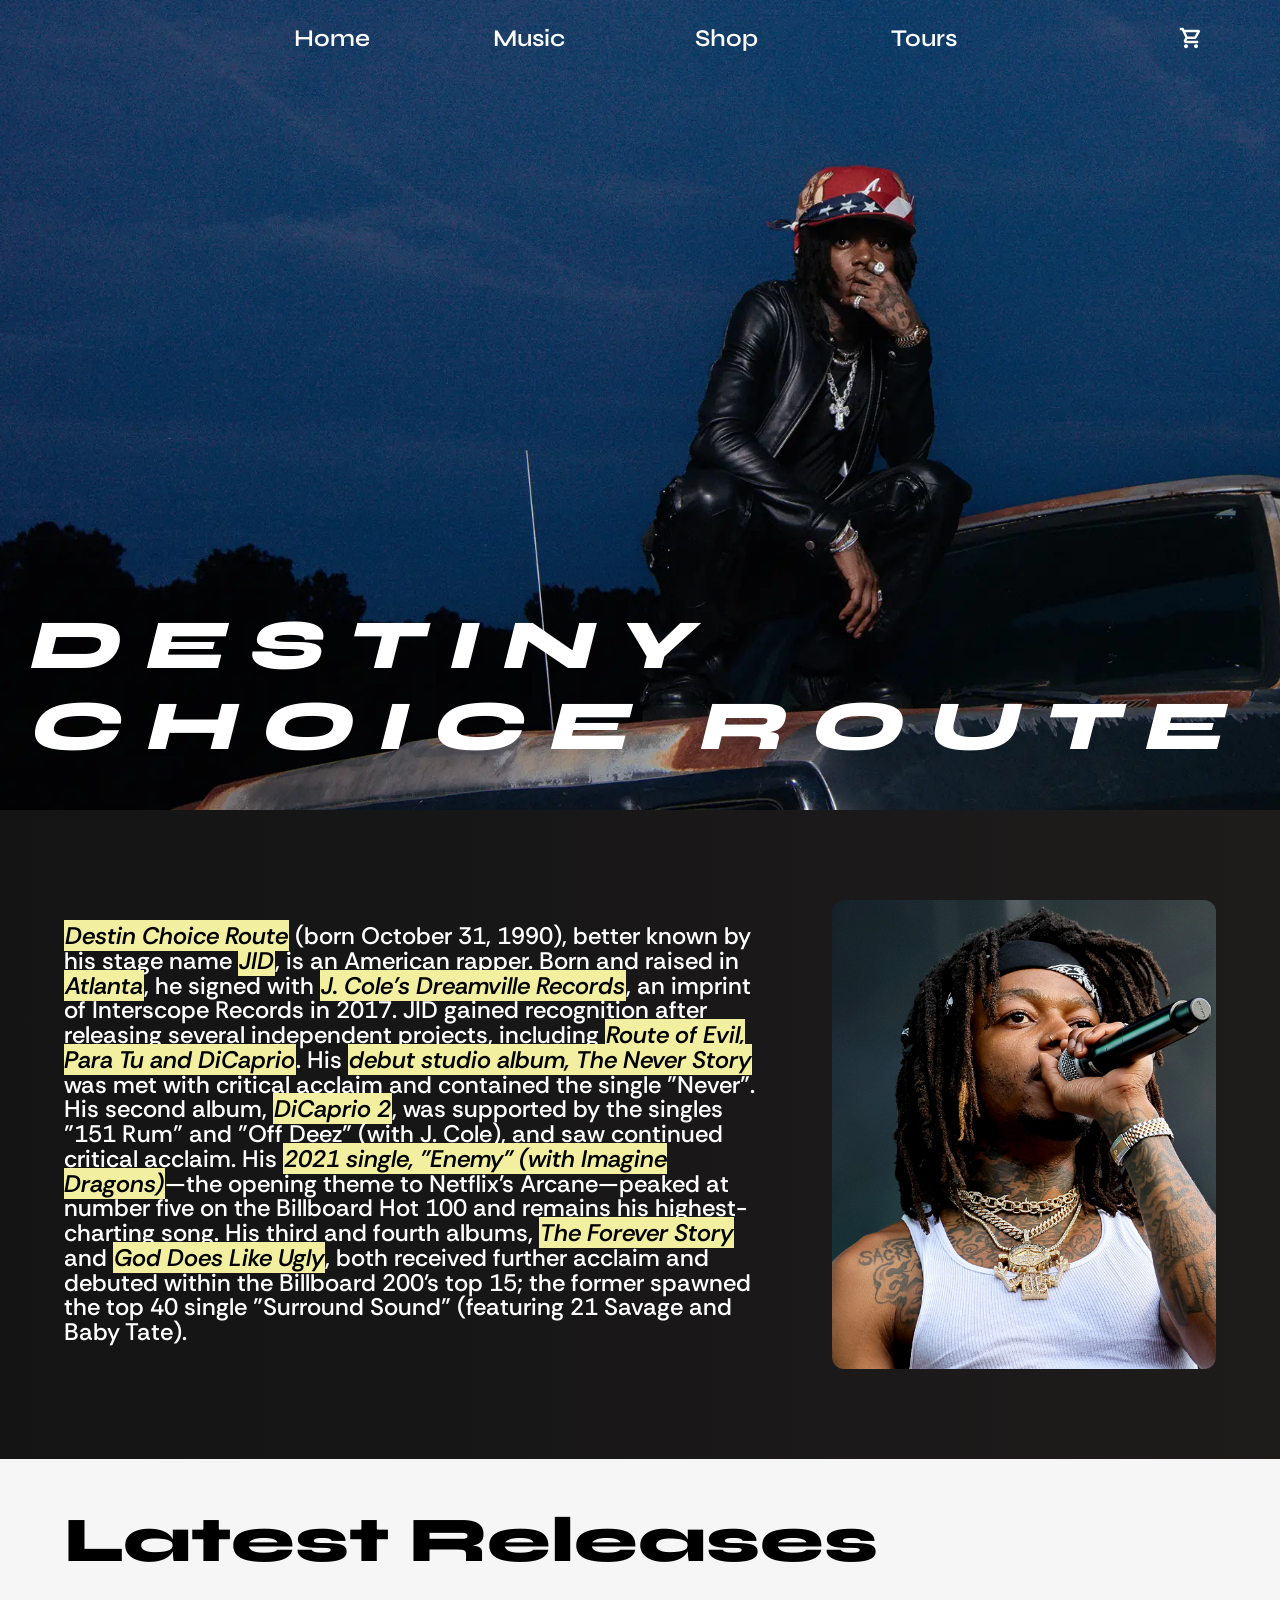
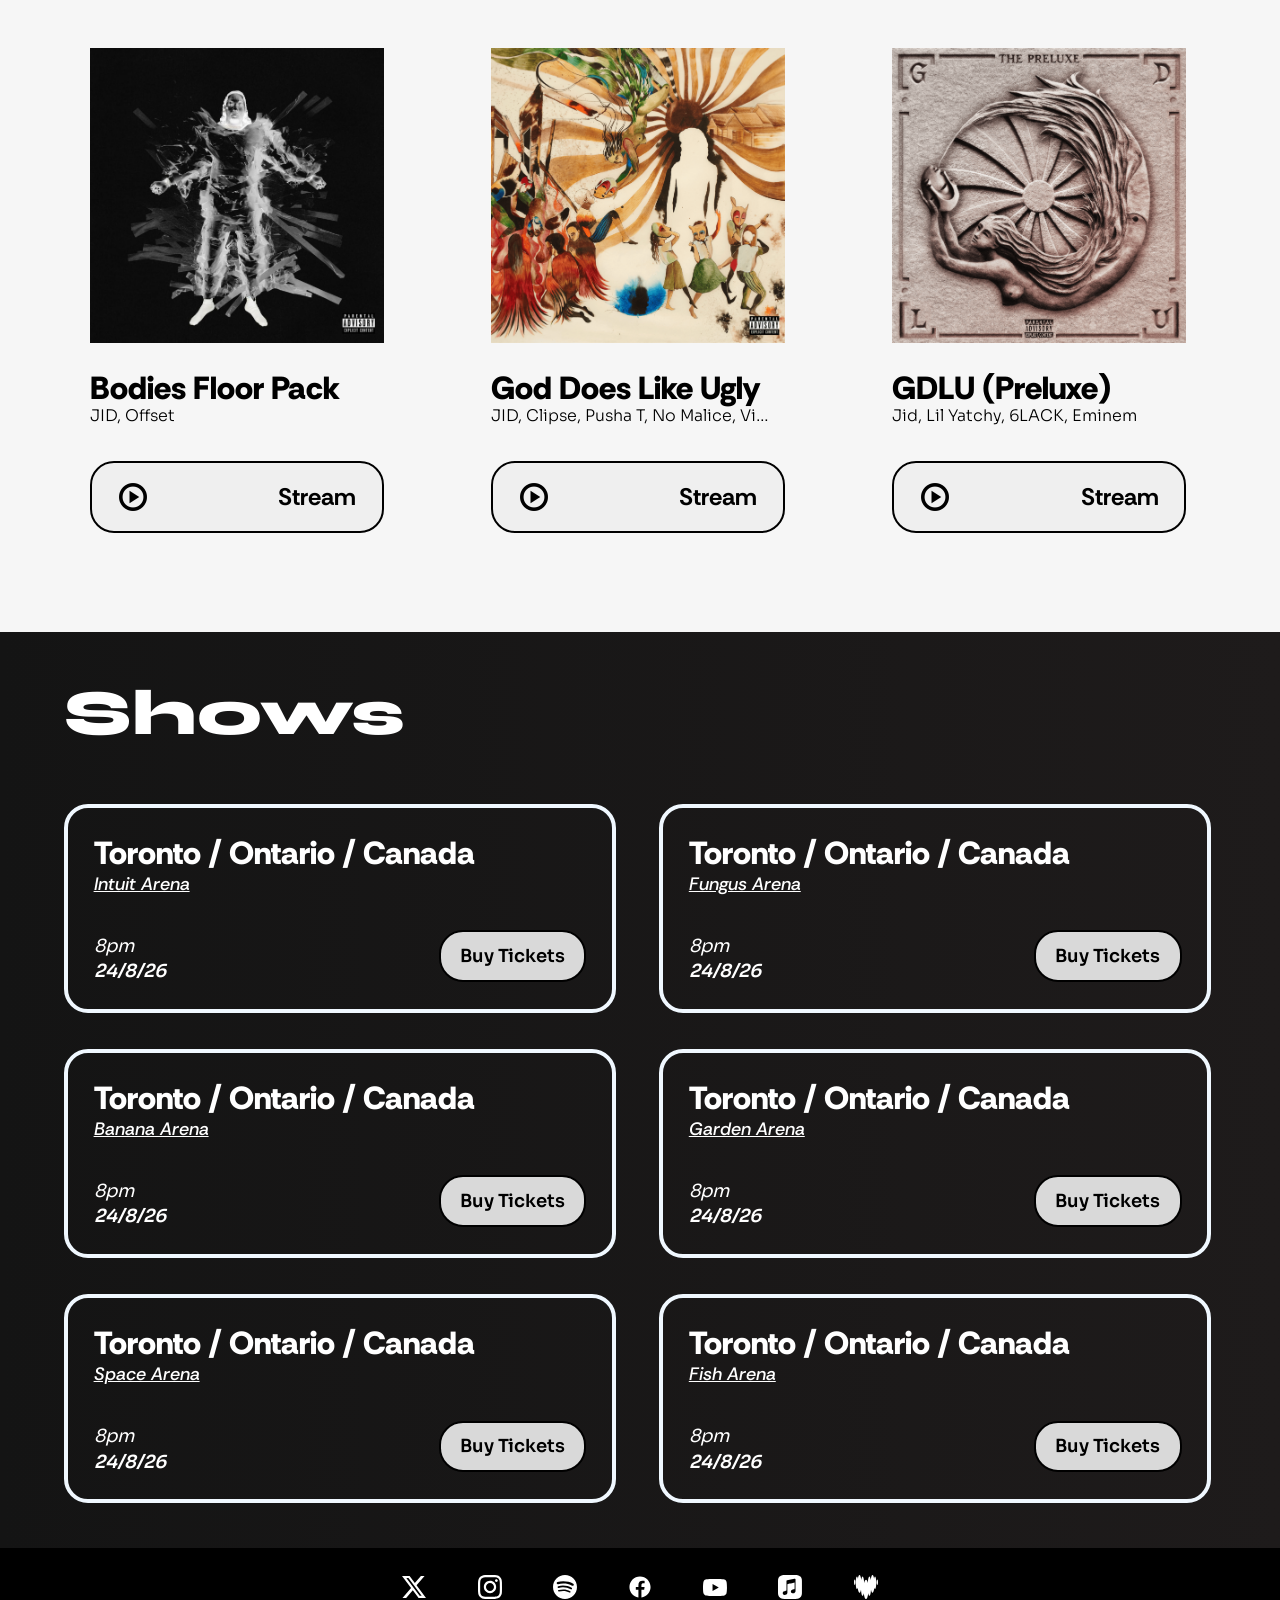
==== commit 7f4fd19b: "moved js files into scripts folder" ====
--- a/index.html
+++ b/index.html
@@ -78,8 +78,9 @@
           <img src="/assets/discog_albums/bodies_floor_pack.jpg" class="discog-img">
           <h3 class="discog-item-title">Bodies Floor Pack</h3>
           <h4 class="discog-item-contributors">JID, Offset</h4>
-          <button class="streaming-redirect">
-            <a src="https://open.spotify.com/album/1dwgCXt2kuPRuWJ2WBuZq8?si=UblcZHs6SFqh_qycOmMrkw"><span class="material-symbols-outlined">
+          
+            <a href="https://open.spotify.com/album/1dwgCXt2kuPRuWJ2WBuZq8?si=UblcZHs6SFqh_qycOmMrkw"><button class="streaming-redirect">
+            <span class="material-symbols-outlined">
               play_circle</span>Stream</button></a>
         </article>
 
@@ -87,7 +88,7 @@
           <img src="/assets/discog_albums/gdlu_cover.png" class="discog-img">
           <h3 class="discog-item-title">God Does Like Ugly</h3>
           <h4 class="discog-item-contributors">JID, Clipse, Pusha T, No Malice, Vince Staples, Westside Gunn, Ciara, EARTHGANG, Ty Dolla $ign, Jessie Reyes</h4>
-          <a src="https://open.spotify.com/album/2tU04u3hxtziB4sOVJKak3?si=c5tnRmxrSSOoXFeJeAkfKg"><button class="streaming-redirect">
+          <a href="https://open.spotify.com/album/2tU04u3hxtziB4sOVJKak3?si=c5tnRmxrSSOoXFeJeAkfKg"><button class="streaming-redirect">
             <span class="material-symbols-outlined">
               play_circle</span>Stream</button></a>
         </article>
@@ -96,7 +97,7 @@
           <img src="/assets/discog_albums/gdlu_preluxe.png" class="discog-img">
           <h3 class="discog-item-title">GDLU (Preluxe)</h3>
           <h4 class="discog-item-contributors">Jid, Lil Yatchy, 6LACK, Eminem</h4>
-          <a src="https://open.spotify.com/album/1IoU1S5bHioUnI88sSJJHZ?si=78ac8untRmKvTZR2gzMWTQ"><button class="streaming-redirect">
+          <a href="https://open.spotify.com/album/1IoU1S5bHioUnI88sSJJHZ?si=78ac8untRmKvTZR2gzMWTQ"><button class="streaming-redirect">
             <span class="material-symbols-outlined">
               play_circle</span>Stream</button></a>
         </article>
@@ -233,7 +234,7 @@
         <a href="https://www.deezer.com/en/artist/8409650"><img class="socmed-icn" src="/assets/socmed_icons/Deezer Dark Symbol SVG.svg" > </a>
     </section>
     
-    <script src="header_responsive.js"></script>
-    <script src="redirect_to_purchases_tours.js"></script>
+    <script src="/scripts/header_responsive.js"></script>
+    <script src="/scripts/redirect_to_purchases_tours.js"></script>
   </body>
 </html>
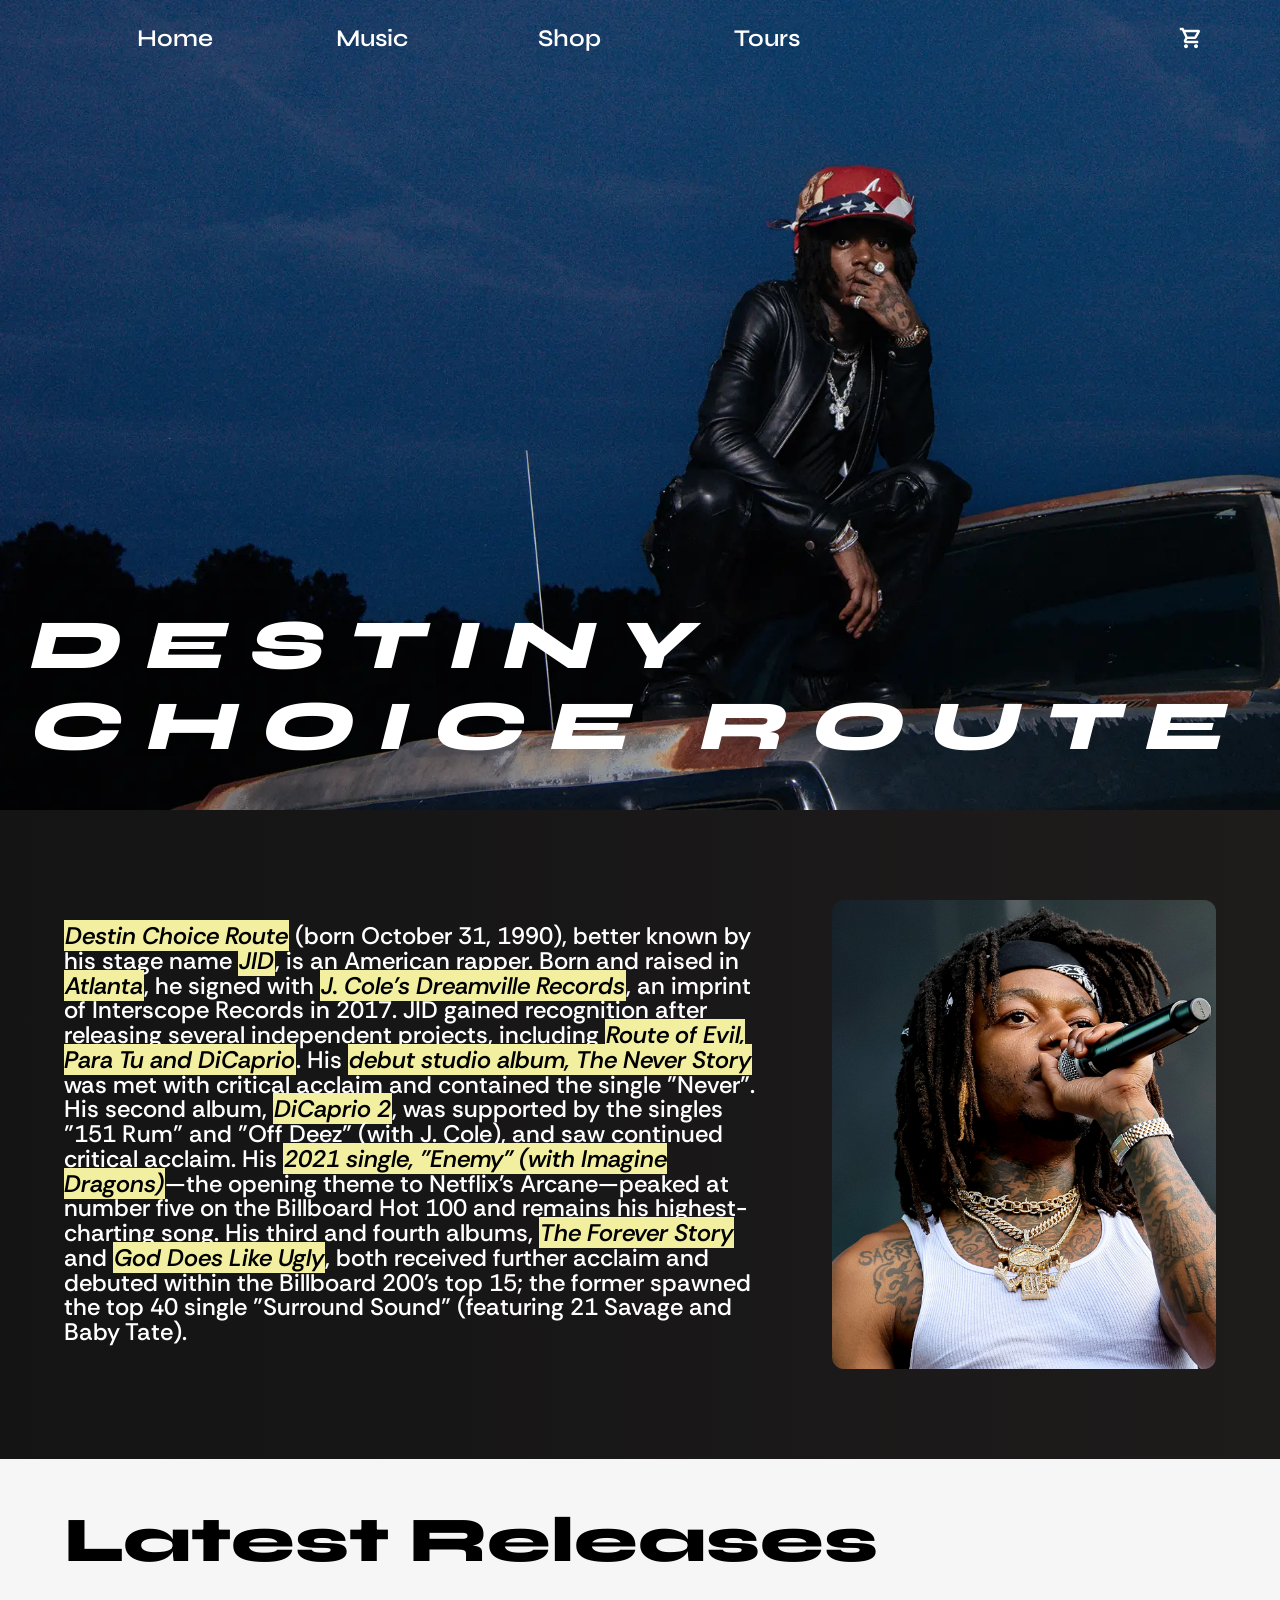
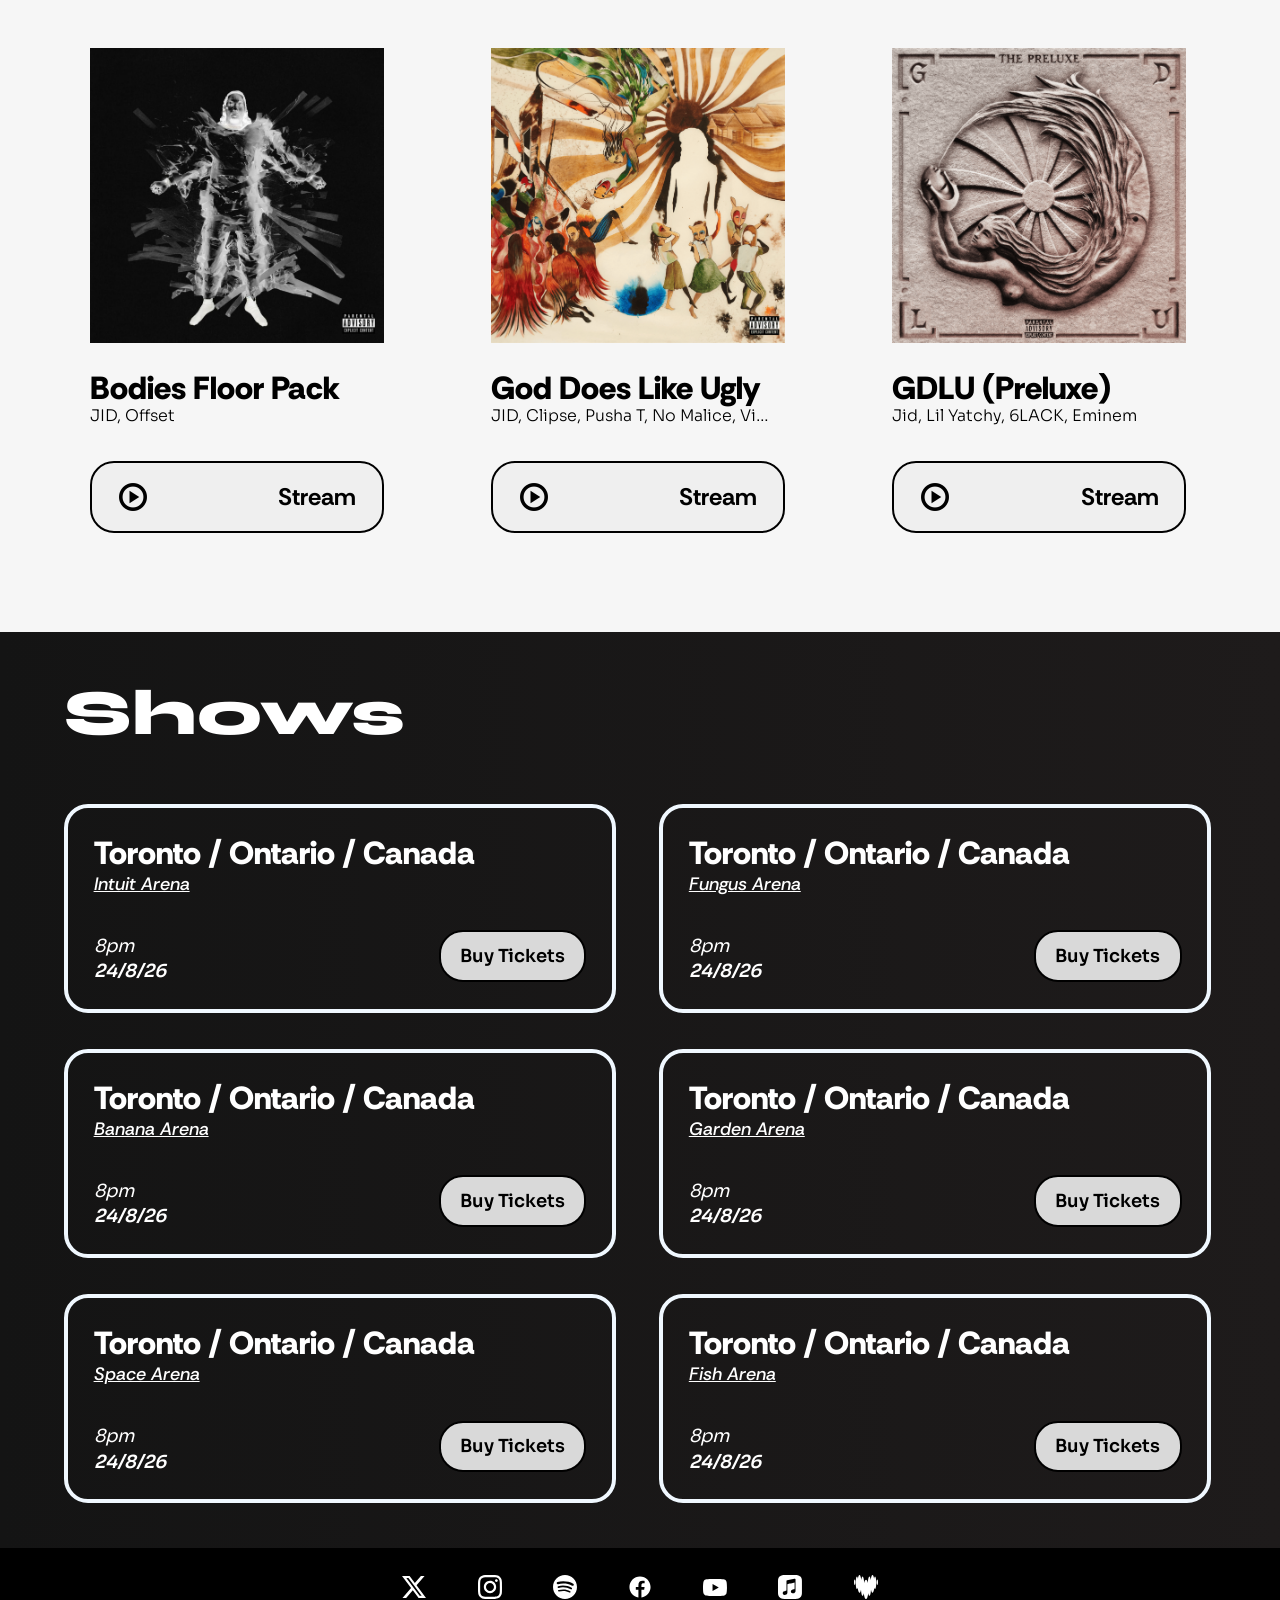
==== commit f4280fa3: "forgot to add a id" ====
--- a/index.html
+++ b/index.html
@@ -28,7 +28,7 @@
 
   <body>
     <header id="header">
-      <a href="menu_full.html"><img src="/assets/menu_white.svg" id="menu_burger"></a>
+      <a href="menu_full.html" id="menu_burger"><img src="./assets/menu_white.svg" id="menu_burger"></a>
       <div>
      <button>
         <a href="index.html">Home</a>
@@ -64,7 +64,7 @@
       His <em>debut studio album, The Never Story</em> was met with critical acclaim and contained the single "Never". His second album, <em>DiCaprio 2</em>, was supported by the singles "151 Rum" and "Off Deez" (with J. Cole), and saw continued critical acclaim.
       His <em>2021 single, "Enemy" (with Imagine Dragons)</em>—the opening theme to Netflix's Arcane—peaked at number five on the Billboard Hot 100 and remains his highest-charting song. 
       His third and fourth albums, <em>The Forever Story</em> and <em>God Does Like Ugly</em>, both received further acclaim and debuted within the Billboard 200's top 15; the former spawned the top 40 single "Surround Sound" (featuring 21 Savage and Baby Tate).</h2>
-      <img src="/assets/jid concert.webp" class="about-image">
+      <img src="./assets/jid concert.webp" class="about-image">
     </section>
 
     <!--jid discography. show lastest releases-->
@@ -75,7 +75,7 @@
       
       <div class="latest-releases-items">
         <article class="discog-vert"> 
-          <img src="/assets/discog_albums/bodies_floor_pack.jpg" class="discog-img">
+          <img src="./assets/discog_albums/bodies_floor_pack.jpg" class="discog-img">
           <h3 class="discog-item-title">Bodies Floor Pack</h3>
           <h4 class="discog-item-contributors">JID, Offset</h4>
           
@@ -85,7 +85,7 @@
         </article>
 
         <article class="discog-vert"> 
-          <img src="/assets/discog_albums/gdlu_cover.png" class="discog-img">
+          <img src="./assets/discog_albums/gdlu_cover.png" class="discog-img">
           <h3 class="discog-item-title">God Does Like Ugly</h3>
           <h4 class="discog-item-contributors">JID, Clipse, Pusha T, No Malice, Vince Staples, Westside Gunn, Ciara, EARTHGANG, Ty Dolla $ign, Jessie Reyes</h4>
           <a href="https://open.spotify.com/album/2tU04u3hxtziB4sOVJKak3?si=c5tnRmxrSSOoXFeJeAkfKg"><button class="streaming-redirect">
@@ -94,7 +94,7 @@
         </article>
 
         <article class="discog-vert"> 
-          <img src="/assets/discog_albums/gdlu_preluxe.png" class="discog-img">
+          <img src="./assets/discog_albums/gdlu_preluxe.png" class="discog-img">
           <h3 class="discog-item-title">GDLU (Preluxe)</h3>
           <h4 class="discog-item-contributors">Jid, Lil Yatchy, 6LACK, Eminem</h4>
           <a href="https://open.spotify.com/album/1IoU1S5bHioUnI88sSJJHZ?si=78ac8untRmKvTZR2gzMWTQ"><button class="streaming-redirect">
@@ -225,16 +225,16 @@
     <section class="footer">
       <div class="icn-row">
         
-        <a href="https://x.com/JIDsv/status/1953677684875104582"><img class="socmed-icn" src="/assets/socmed_icons/x-social-media-white-icon.svg" > </a>     
-        <a href="https://www.instagram.com/jidsv/?hl=es"><img class="socmed-icn" src="/assets/socmed_icons/instagram-white-icon.svg" > </a>
-        <a href="https://open.spotify.com/artist/6U3ybJ9UHNKEdsH7ktGBZ7?si=_69FwgTNSC26XVcKZ3J7mA"><img class="socmed-icn" src="/assets/socmed_icons/spotify-white-icon.svg" ></a>
-        <a href="https://www.facebook.com/JIDSV/"><img class="socmed-icn" src="/assets/socmed_icons/icons8-facebook.svg" ></a>
-        <a href="https://www.youtube.com/channel/UC3WIRbOw46MsbycRc1N5x4g"><img class="socmed-icn" src="/assets/socmed_icons/youtube-app-white-icon.svg" ></a>
-        <a href="https://music.apple.com/us/artist/jid/282841404"><img class="socmed-icn" src="/assets/socmed_icons/apple-music-white.svg" > </a>
-        <a href="https://www.deezer.com/en/artist/8409650"><img class="socmed-icn" src="/assets/socmed_icons/Deezer Dark Symbol SVG.svg" > </a>
+        <a href="https://x.com/JIDsv/status/1953677684875104582"><img class="socmed-icn" src="./assets/socmed_icons/x-social-media-white-icon.svg" > </a>     
+        <a href="https://www.instagram.com/jidsv/?hl=es"><img class="socmed-icn" src="./assets/socmed_icons/instagram-white-icon.svg" > </a>
+        <a href="https://open.spotify.com/artist/6U3ybJ9UHNKEdsH7ktGBZ7?si=_69FwgTNSC26XVcKZ3J7mA"><img class="socmed-icn" src="./assets/socmed_icons/spotify-white-icon.svg" ></a>
+        <a href="https://www.facebook.com/JIDSV/"><img class="socmed-icn" src="./assets/socmed_icons/icons8-facebook.svg" ></a>
+        <a href="https://www.youtube.com/channel/UC3WIRbOw46MsbycRc1N5x4g"><img class="socmed-icn" src="./assets/socmed_icons/youtube-app-white-icon.svg" ></a>
+        <a href="https://music.apple.com/us/artist/jid/282841404"><img class="socmed-icn" src="./assets/socmed_icons/apple-music-white.svg" > </a>
+        <a href="https://www.deezer.com/en/artist/8409650"><img class="socmed-icn" src="./assets/socmed_icons/Deezer Dark Symbol SVG.svg" > </a>
     </section>
     
-    <script src="/scripts/header_responsive.js"></script>
-    <script src="/scripts/redirect_to_purchases_tours.js"></script>
+    <script src="./scripts/header_responsive.js"></script>
+    <script src="./scripts/redirect_to_purchases_tours.js"></script>
   </body>
 </html>
--- a/style.css
+++ b/style.css
@@ -1,71 +1,4 @@
-/* font example usage for reference */
-.nata-sans-normal {
-  font-family: "Nata Sans", sans-serif;
-  font-optical-sizing: auto;
-  font-weight: 600;
-  font-style: normal;
-}
-
-
-.syne-normal {
-  font-family: "Syne", sans-serif;
-  font-optical-sizing: auto;
-  font-weight: 500;
-  font-style: normal;
-}
-
-
-.rethink-sans-normal{
-  font-family: "Rethink Sans", sans-serif;
-  font-optical-sizing: auto;
-  font-weight: 600;
-  font-style: normal;
-}
-
-
-.sora-normal {
-  font-family: "Sora", sans-serif;
-  font-optical-sizing: auto;
-  font-weight: 500;
-  font-style: normal;
-}
-
-
-.urbanist-normal {
-  font-family: "Urbanist", sans-serif;
-  font-optical-sizing: auto;
-  font-weight: 500;
-  font-style: normal;
-}
-
-
-/*MEDIAQUERY TEMPLATE FROM W3SCHOOLS*/
-
-/*
-@media only screen and (max-width: 600px) {
-
-}
-
-
-@media only screen and (min-width: 600px) {
-
-}
-
-
-@media only screen and (min-width: 768px) {
-
-}
-
-
-@media only screen and (min-width: 992px) {
-
-}
-
-
-@media only screen and (min-width: 1200px) {
-
-}
-*/
+
 
 /*GLOBAL BODY STYLES + OTHER GLOBAL COMPONENTS*/
 
@@ -207,7 +140,6 @@
     color: white;
     text-decoration: none;
     font-family: "Syne", sans-serif;
-    font-optical-sizing: auto;
     font-weight: 600;
     font-style: normal;
 }
@@ -257,12 +189,12 @@
     }
 
     @keyframes menu_burger_flip {
-        before {rotate: 0;}
-        after {rotate: 180;}
+        from {rotate: 0deg;}
+        to {rotate: 180deg;}
     }
 
     #menu_burger:hover {
-        rotate: 180;
+        rotate: 180deg;
         animation: menu_burger_flip;
         transition: all;
         transition-duration: 100ms;
@@ -376,7 +308,7 @@
     text-align: center;
     width: 100vw;
 
-    background-image: url('/assets/hero.webp');
+    background-image: url('./assets/hero.webp');
     background-position: center;
     background-repeat: no-repeat;
     background-size: cover;
@@ -879,7 +811,6 @@
     margin: 0px;
     margin-bottom: 2px;
     font-weight: 800;
-    letter-spacing: 3%;
 }
 
 .tour-item-book-ticket {
@@ -1077,28 +1008,28 @@
 
 
 @keyframes streaming-redirect-hori-button {
-    before {background: none; background-color: white; width: 50%;}
-    after {background: local; background-color: #99BC84; width: 30%;}
+    from {background: none; background-color: white; width: 50%;}
+    to {background: local; background-color: #99BC84; width: 30%;}
 }
 
 @media only screen and (max-width: 768px) {
     @keyframes streaming-redirect-hori-button {
-    before {background: none; background-color: white; width: 100%;}
-    after {background: local; background-color: #99BC84; width: 30%;}
+    from {background: none; background-color: white; width: 100%;}
+    to {background: local; background-color: #99BC84; width: 30%;}
 }
 }
 
 @media only screen and (max-width: 992px) {
     @keyframes streaming-redirect-hori-button {
-    before {background: none; background-color: white; width: 80%;}
-    after {background: local; background-color: #99BC84; width: 40%;}
+    from {background: none; background-color: white; width: 80%;}
+    to {background: local; background-color: #99BC84; width: 40%;}
 }
 }
 
 .streaming-redirect-hori:hover {
     transition: all;
     transition-property: all;
-    background-color: none;
+    background: none;
     background-color: #99BC84;
     color: black;
     transition-duration: 200ms;
@@ -1107,7 +1038,7 @@
 }
 
 .streaming-redirect-hori span:hover{
-    rotate: 180;
+    rotate: 180deg;
 }
 
 
@@ -1956,7 +1887,6 @@
     color: white;
     text-decoration: none;
     font-family: "Syne", sans-serif;
-    font-optical-sizing: auto;
     font-weight: 600;
     font-size: 80px;
     font-style: normal;
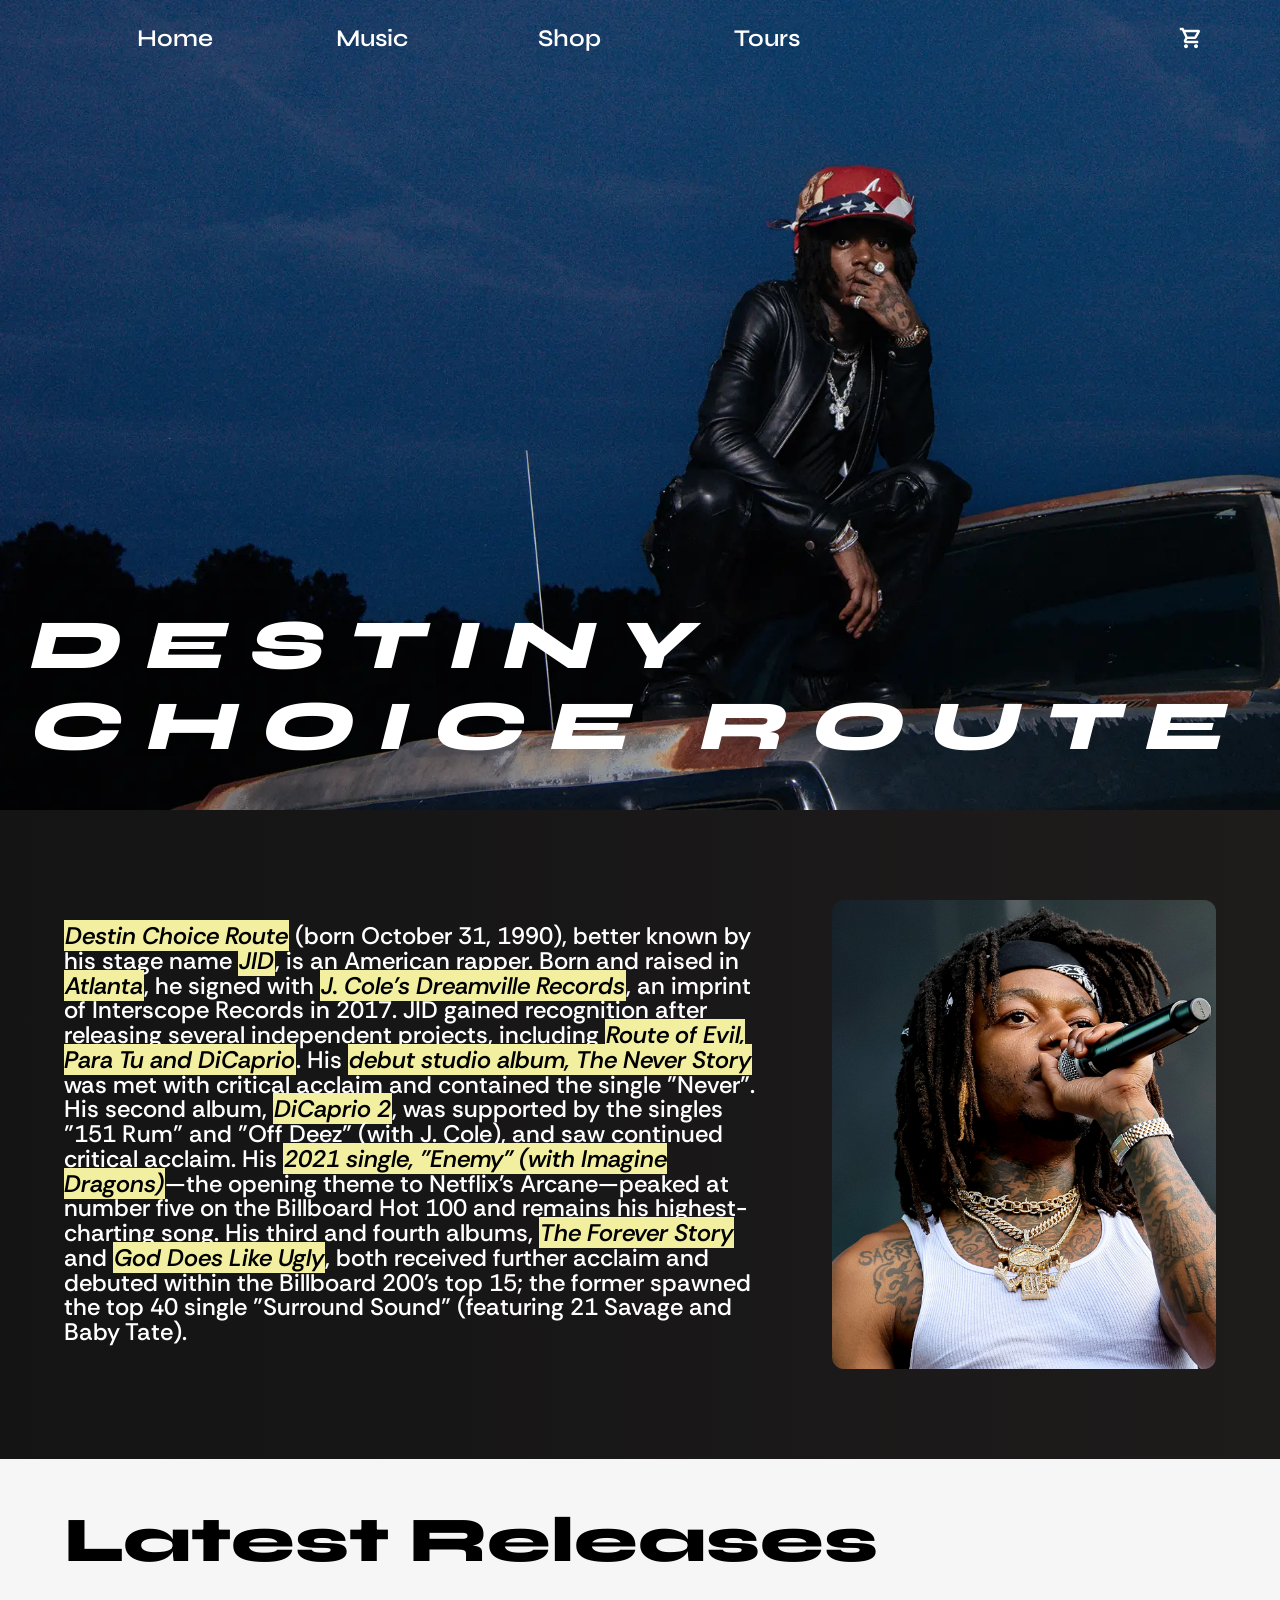
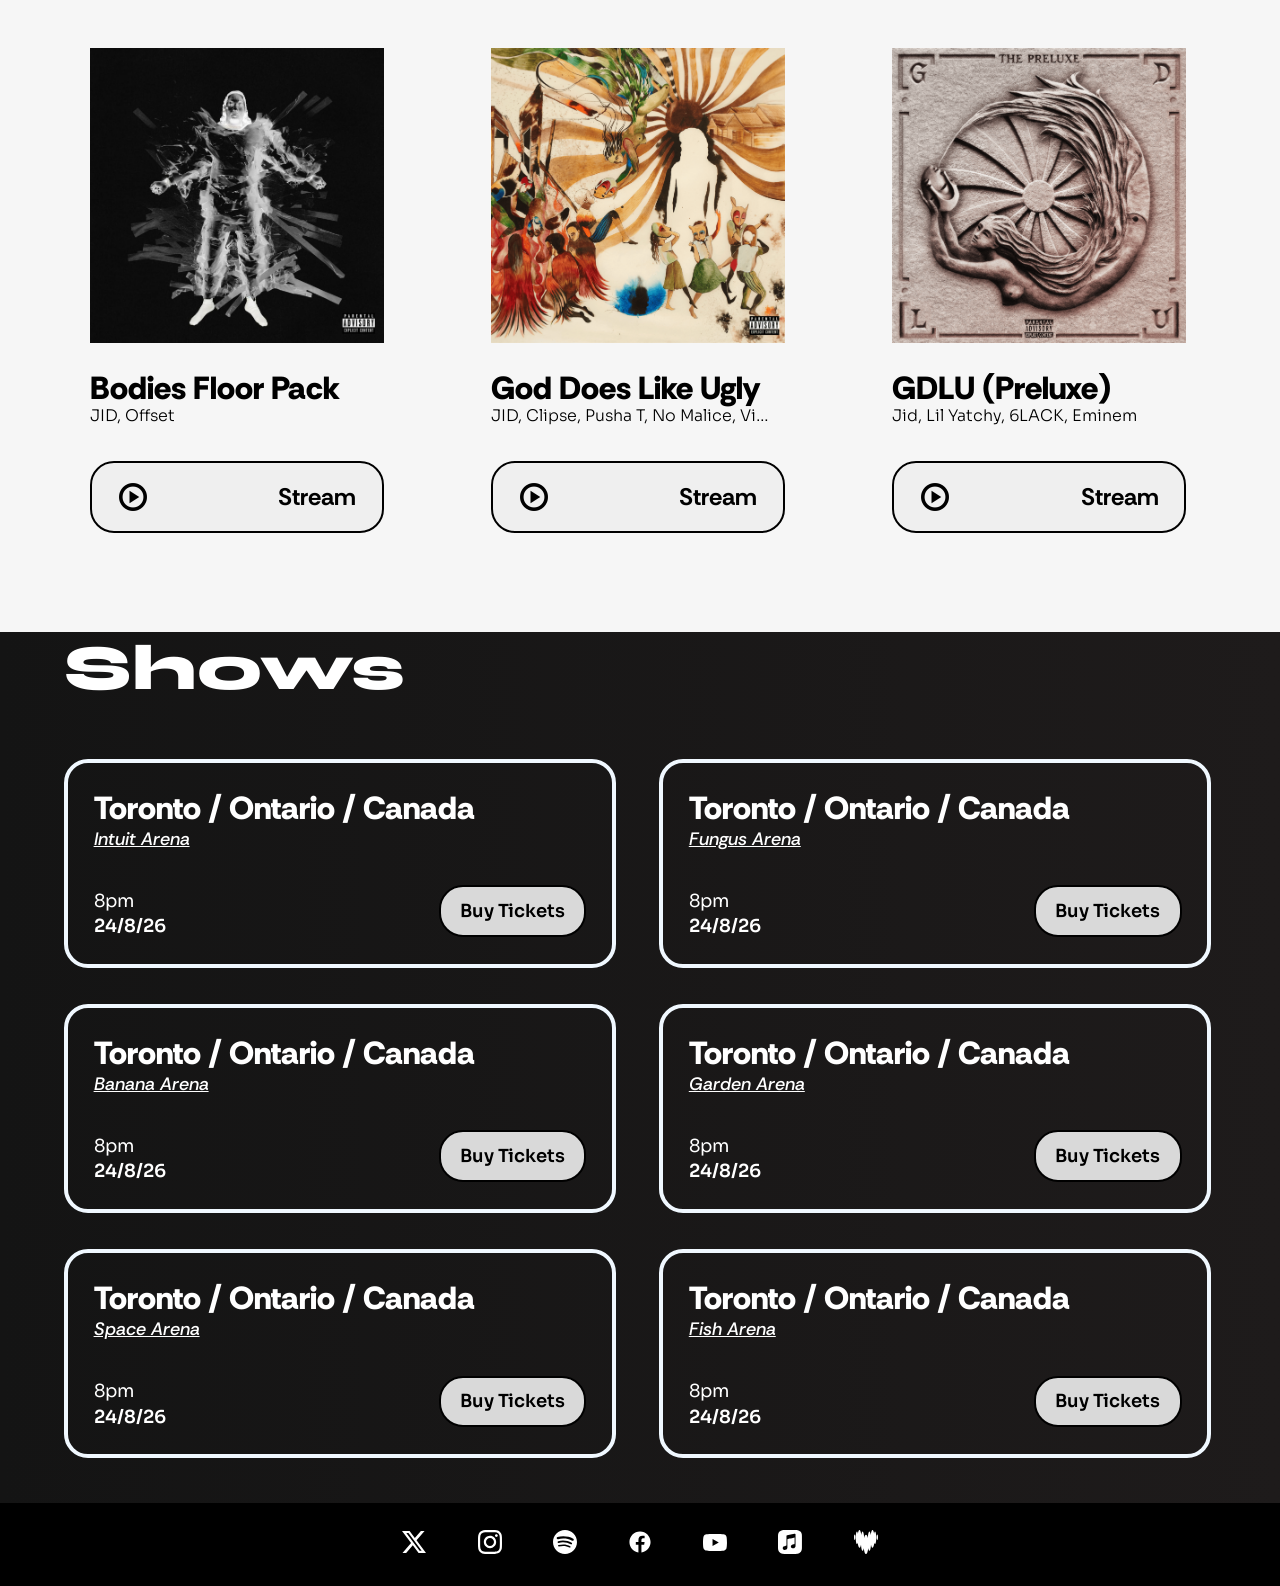
==== commit 336b3233: "fixed some responsibility issues and broken links issue" ====
--- a/index.html
+++ b/index.html
@@ -79,7 +79,7 @@
           <h3 class="discog-item-title">Bodies Floor Pack</h3>
           <h4 class="discog-item-contributors">JID, Offset</h4>
           
-            <a href="https://open.spotify.com/album/1dwgCXt2kuPRuWJ2WBuZq8?si=UblcZHs6SFqh_qycOmMrkw"><button class="streaming-redirect">
+            <a href="https://open.spotify.com/album/1dwgCXt2kuPRuWJ2WBuZq8?si=UblcZHs6SFqh_qycOmMrkw" target="_blank"><button class="streaming-redirect">
             <span class="material-symbols-outlined">
               play_circle</span>Stream</button></a>
         </article>
@@ -88,7 +88,7 @@
           <img src="./assets/discog_albums/gdlu_cover.png" class="discog-img">
           <h3 class="discog-item-title">God Does Like Ugly</h3>
           <h4 class="discog-item-contributors">JID, Clipse, Pusha T, No Malice, Vince Staples, Westside Gunn, Ciara, EARTHGANG, Ty Dolla $ign, Jessie Reyes</h4>
-          <a href="https://open.spotify.com/album/2tU04u3hxtziB4sOVJKak3?si=c5tnRmxrSSOoXFeJeAkfKg"><button class="streaming-redirect">
+          <a href="https://open.spotify.com/album/2tU04u3hxtziB4sOVJKak3?si=c5tnRmxrSSOoXFeJeAkfKg" target="_blank"><button class="streaming-redirect">
             <span class="material-symbols-outlined">
               play_circle</span>Stream</button></a>
         </article>
@@ -97,7 +97,7 @@
           <img src="./assets/discog_albums/gdlu_preluxe.png" class="discog-img">
           <h3 class="discog-item-title">GDLU (Preluxe)</h3>
           <h4 class="discog-item-contributors">Jid, Lil Yatchy, 6LACK, Eminem</h4>
-          <a href="https://open.spotify.com/album/1IoU1S5bHioUnI88sSJJHZ?si=78ac8untRmKvTZR2gzMWTQ"><button class="streaming-redirect">
+          <a href="https://open.spotify.com/album/1IoU1S5bHioUnI88sSJJHZ?si=78ac8untRmKvTZR2gzMWTQ" target="_blank"><button class="streaming-redirect">
             <span class="material-symbols-outlined">
               play_circle</span>Stream</button></a>
         </article>
@@ -225,13 +225,13 @@
     <section class="footer">
       <div class="icn-row">
         
-        <a href="https://x.com/JIDsv/status/1953677684875104582"><img class="socmed-icn" src="./assets/socmed_icons/x-social-media-white-icon.svg" > </a>     
-        <a href="https://www.instagram.com/jidsv/?hl=es"><img class="socmed-icn" src="./assets/socmed_icons/instagram-white-icon.svg" > </a>
-        <a href="https://open.spotify.com/artist/6U3ybJ9UHNKEdsH7ktGBZ7?si=_69FwgTNSC26XVcKZ3J7mA"><img class="socmed-icn" src="./assets/socmed_icons/spotify-white-icon.svg" ></a>
-        <a href="https://www.facebook.com/JIDSV/"><img class="socmed-icn" src="./assets/socmed_icons/icons8-facebook.svg" ></a>
-        <a href="https://www.youtube.com/channel/UC3WIRbOw46MsbycRc1N5x4g"><img class="socmed-icn" src="./assets/socmed_icons/youtube-app-white-icon.svg" ></a>
-        <a href="https://music.apple.com/us/artist/jid/282841404"><img class="socmed-icn" src="./assets/socmed_icons/apple-music-white.svg" > </a>
-        <a href="https://www.deezer.com/en/artist/8409650"><img class="socmed-icn" src="./assets/socmed_icons/Deezer Dark Symbol SVG.svg" > </a>
+        <a href="https://x.com/JIDsv/status/1953677684875104582" target="_blank"><img class="socmed-icn" src="./assets/socmed_icons/x-social-media-white-icon.svg" > </a>     
+        <a href="https://www.instagram.com/jidsv/?hl=es" target="_blank"><img class="socmed-icn" src="./assets/socmed_icons/instagram-white-icon.svg" > </a>
+        <a href="https://open.spotify.com/artist/6U3ybJ9UHNKEdsH7ktGBZ7?si=_69FwgTNSC26XVcKZ3J7mA" target="_blank"><img class="socmed-icn" src="./assets/socmed_icons/spotify-white-icon.svg" ></a>
+        <a href="https://www.facebook.com/JIDSV/" target="_blank"><img class="socmed-icn" src="./assets/socmed_icons/icons8-facebook.svg" ></a>
+        <a href="https://www.youtube.com/channel/UC3WIRbOw46MsbycRc1N5x4g" target="_blank"><img class="socmed-icn" src="./assets/socmed_icons/youtube-app-white-icon.svg" ></a>
+        <a href="https://music.apple.com/us/artist/jid/282841404" target="_blank"><img class="socmed-icn" src="./assets/socmed_icons/apple-music-white.svg" > </a>
+        <a href="https://www.deezer.com/en/artist/8409650" target="_blank"><img class="socmed-icn" src="./assets/socmed_icons/Deezer Dark Symbol SVG.svg" > </a>
     </section>
     
     <script src="./scripts/header_responsive.js"></script>
--- a/style.css
+++ b/style.css
@@ -424,6 +424,10 @@
 }
 
 @media only screen and (max-width: 600px) {
+    .about {
+        padding: 5vh 5vw;  
+    }
+
     .about img {
         visibility: hidden;  
         width: 0%;
@@ -437,6 +441,10 @@
 
 
 @media only screen and (min-width: 600px) {
+    .about {
+        padding: 5vh 5vw;  
+    }
+
     .about img {
         visibility: hidden;  
         width: 0%;
@@ -449,6 +457,10 @@
 
 
 @media only screen and (min-width: 768px) {
+    .about {
+        padding: 5vh 5vw;  
+    }
+
     .about img {
         visibility: hidden;  
         width: 0%;
@@ -461,6 +473,12 @@
 
 
 @media only screen and (min-width: 992px) {
+
+    .about {
+        padding: 7vh 5vw;  
+    }
+
+
     .about img {
         visibility: visible;  
         width: 30vw;
@@ -474,6 +492,10 @@
 
 
 @media only screen and (min-width: 1200px) {
+    .about {
+        padding: 10vh 5vw;  
+    }
+
     .about img {
         visibility: visible;  
         width: 30vw;
@@ -533,6 +555,17 @@
     from {background-color: inherit; color: black; scale: 1.0}
     to {background-color: #6BBC59; color: white; scale: 1.2}
 }
+
+@media only screen and (max-width: 768px) {
+
+    @keyframes streaming-button-hover {
+        from {background-color: inherit; color: black;}
+        to {background-color: #6BBC59; color: white;}
+    }
+    
+}
+
+
 
 .streaming-redirect {
     margin-top: 2vh;
@@ -564,22 +597,28 @@
 @media only screen and (max-width: 600px) {
     .discog-img {
         height: auto;
-        width: 80vw;
+        width: 100%;
     }
 
     .streaming-redirect {
         font-size: 18px;
-        width: 70vw;
-        margin: 6vh auto
+        width: 100%;
+        margin: 4vh 0px
+    }
+
+    .streaming-redirect:hover {
+        scale: 1.0;
+
     }
 
     .latest-releases-items {
         gap: 2vw;
         grid-template-columns: auto;
+        overflow-x: auto;
     }
 
     .discog-item-title {
-        font-size: 48px;
+        font-size: 32px;
         margin-top: 2vh;
     }
     
@@ -601,12 +640,12 @@
 @media only screen and (min-width: 600px) {
     .discog-img {
         height: auto;
-        width: 80vw;
+        width: 100%;
     }
 
     .streaming-redirect {
         font-size: 18px;
-        width: 70vw;
+        width: 100%;
          margin: 4vh 0px;
     }
 
@@ -616,17 +655,20 @@
     }
 
     .discog-item-title {
-        font-size: 64px;
+        font-size: 48px;
         margin-top: 2vh;
     }
     
     .discog-item-contributors {
-        font-size: 32px;
+        font-size: 30px;
         width: 80vw;
         
-
-    }
-
+    }
+
+    .streaming-redirect:hover {
+        scale: 1.0;
+
+    }
     
 
     .streaming-redirect span {
@@ -656,6 +698,11 @@
     .latest-releases-items {
         gap: 2vw;
         grid-template-columns: auto auto auto;
+    }
+
+    .streaming-redirect:hover {
+        scale: 1.2;
+
     }
 
     .discog-item-title {
@@ -797,13 +844,11 @@
 .tour-item-date {
     font-size: 18px;
     font-weight: 600;
-    font-style: italic;
 }
 
 .tour-item-time {
     font-size: 18px;
     font-weight: 400;
-    font-style: italic;
 }
 
 .tour-item-name {
@@ -850,37 +895,155 @@
 }
 
 @media only screen and (max-width: 600px) {
+
+    .tours {
+        padding: 5vh 5vw;
+        padding-top: 0vh;
+    }
     .tour-main {
 
         grid-template-columns: auto;
 
     }
+
+    .tour-item-name {
+        font-size: 24px;
+    }
+    
+    .tour-item {
+        padding: 3vh 5vw;
+        width: 90%;
+    }
+
+    .tour-item-infobar {
+        font-size: 16px;
+    }
+
+    .tour-item-location {
+        font-size: 16px;
+    }
+
+    .tour-item-book-ticket {
+        padding: 1.5vh 2.5vw;
+    }
+
+    .tour-item-book-ticket a {
+        font-size: 16px;
+    }
+
+    .tour-main { 
+        row-gap: 3vh;
+    }
 }
 
 
 @media only screen and (min-width: 600px) {
+    .tours {
+        padding: 5vh 5vw;
+        padding-top: 0vh;
+    }
+
     .tour-main {
-
         grid-template-columns: auto;
-
+    }
+
+    .tour-item-name {
+        font-size: 28px;
+    }
+    
+    .tour-item {
+        padding: 3vh 5vw;
+        width: 90%;
+    }
+
+    .tour-item-infobar {
+        font-size: 16px;
+    }
+
+    .tour-item-location {
+        font-size: 16px;
+    }
+
+    .tour-item-book-ticket {
+        padding: 1.5vh 2.5vw;
+    }
+
+    .tour-item-book-ticket a {
+        font-size: 16px;
     }
 }
 
 
 @media only screen and (min-width: 768px) {
     .tour-main {
-
         grid-template-columns: auto;
-
+    }
+
+     .tours {
+        padding: 5vh 5vw;
+        padding-top: 0vh;
+    }
+
+    .tour-item-name {
+        font-size: 28px;
+    }
+    
+    .tour-item {
+        padding: 3vh 5vw;
+        width: 90%;
+    }
+
+    .tour-item-infobar {
+        font-size: 16px;
+    }
+
+    .tour-item-location {
+        font-size: 16px;
+    }
+
+    .tour-item-book-ticket {
+        padding: 1.5vh 2.5vw;
+    }
+
+    .tour-item-book-ticket a {
+        font-size: 16px;
     }
 }
 
 
 @media only screen and (min-width: 992px) {
     .tour-main {
-
         grid-template-columns: auto auto;
-
+    }
+
+     .tours {
+        padding: 5vh 5vw;
+        padding-top: 0vh;
+    }
+    
+    .tour-item-name {
+        font-size: 32px;
+    }
+    
+    .tour-item {
+        padding: 3vh 2vw;
+        width: 100%;
+    }
+
+    .tour-item-infobar {
+        font-size: 18px;
+    }
+
+    .tour-item-location {
+        font-size: 18px;
+    }
+
+    .tour-item-book-ticket {
+        padding: 1.5vh 1.5vw;
+    }
+
+    .tour-item-book-ticket a {
+        font-size: 18px;
     }
 }
 
@@ -904,7 +1067,7 @@
     display: flex;
     flex-direction: column;
     justify-content: center;
-    padding: 3vh 0vw
+    padding: 3vh 0vw;
 }
 
 
@@ -1015,7 +1178,7 @@
 @media only screen and (max-width: 768px) {
     @keyframes streaming-redirect-hori-button {
     from {background: none; background-color: white; width: 100%;}
-    to {background: local; background-color: #99BC84; width: 30%;}
+    to {background: local; background-color: #99BC84; width: 50%;}
 }
 }
 
@@ -1075,6 +1238,11 @@
     
     .streaming-redirect-hori {
         width: 100%;
+        font-size: 24px;
+    }
+
+     .streaming-redirect-hori:hover {
+        width: 50%;
     }
 }
 
@@ -1112,6 +1280,11 @@
 
     .streaming-redirect-hori {
         width: 100%;
+        font-size: 26px;
+    }
+
+     .streaming-redirect-hori:hover {
+        width: 50%;
     }
 }
 
@@ -1161,6 +1334,7 @@
 
     .streaming-redirect-hori {
         width: 80%;
+        font-size: 32px;
     }
 
     .streaming-redirect-hori:hover {
@@ -1308,7 +1482,7 @@
 }
 
 .shop-item img {
-    width: 25vw;
+    width: 100%;
     background-color: #F6F6F6;
     border-radius: 12px;
 }
@@ -1417,7 +1591,7 @@
     }
 
     .shop-item img {
-        width: 25vw;
+        width: 100%;
     }
 
     .add-to-cart-text {
@@ -1425,7 +1599,7 @@
     }
 
     .add-to-cart {
-        width: 17vw;
+        width: 68%;
         padding: 2vh 4vw;
         margin-bottom: 10vh;
     }
@@ -1446,7 +1620,7 @@
     }
 
     .shop-item img {
-        width: 25vw;
+        width: 100%;
     }
 
     .add-to-cart-text {
@@ -1454,7 +1628,7 @@
     }
 
     .add-to-cart {
-        width: 17vw;
+        width: 68%;
         margin-bottom: 10vh;
         padding: 2vh 4vw;
     }
@@ -1475,7 +1649,7 @@
     }
 
     .shop-item img {
-        width: 25vw;
+        width: 100%;
     }
 
     .add-to-cart-text {
@@ -1483,7 +1657,7 @@
     }
 
     .add-to-cart {
-        width: 17vw;
+        width: 68%;
         margin-bottom: 10vh;
         padding: 2vh 4vw;
     }
@@ -1499,7 +1673,8 @@
 
 /*cart page*/
 .cart-section {
-    padding: 5vh 5vw
+    padding: 5vh 5vw;
+    
 }
 
 .cart-item {
@@ -1572,8 +1747,17 @@
     border-color: rgba(0,0,0,0)
 }
 
+.cart-empty-text {
+    font-weight: 800;
+    font-family: 'Sora', sans-serif;
+    padding: 5vh 5vw;
+}
+
 
 @media only screen and (max-width: 600px) {
+    .cart-section {
+        min-height: 30vh;
+    }
     .cart-item {
         flex-direction: column;
     }
@@ -1591,6 +1775,10 @@
     .cart-item-name {
         font-size: 32px;
     }
+
+    .cart-empty-text {
+        font-size: 32px;
+    }
 }
 
 
@@ -1605,6 +1793,14 @@
 
     .cart-item-name {
         font-size: 32px;
+    }
+
+    .cart-empty-text {
+        font-size: 48px;
+    }
+
+    .cart-section {
+        min-height: 20vh;
     }
 }
 
@@ -1620,6 +1816,14 @@
 
     .cart-item-name {
         font-size: 36px;
+    }
+
+    .cart-empty-text {
+        font-size: 48px;
+    }
+
+    .cart-section {
+        min-height: 20vh;
     }
 }
 
@@ -1634,6 +1838,14 @@
 
     .cart-item-name {
         font-size: 40px;
+    }
+
+    .cart-empty-text {
+        font-size: 60px;
+    }
+
+    .cart-section {
+        min-height: 15vh;
     }
 }
 
@@ -1733,6 +1945,7 @@
     font-size: 32px;
     font-weight: 600;
     padding-bottom: 10vh;
+    margin: 0px;
 }
 
 .seat-selector {
@@ -1794,6 +2007,19 @@
     .seat-selector form label{
         font-size: 28px;
     }
+
+    #payment-head { 
+
+        font-size: 12vw;
+    }
+
+    #total-payable {
+        font-size: 20px;
+    }
+
+    .item-information-purchase form div label {
+        font-size: 28px;
+    }
 }
 
 
@@ -1814,6 +2040,19 @@
     .seat-selector form label{
         font-size: 32px;
     }
+
+    
+    #payment-head {
+        font-size: 12vw;
+    }
+
+    #total-payable {
+        font-size: 24px;
+    }
+
+    .item-information-purchase form div label {
+        font-size: 32px;
+    }
 }
 
 
@@ -1834,6 +2073,18 @@
     .seat-selector form label{
         font-size: 36px;
     }
+
+    #payment-head {
+        font-size: 10vw;
+    }
+
+    #total-payable {
+        font-size: 28px;
+    }
+
+    .item-information-purchase form div label {
+        font-size: 40px;
+    }
 }
 
 
@@ -1846,6 +2097,22 @@
 
     .seat-selector form label{
         font-size: 42px;
+    }
+
+    #payment-head {
+        font-size: 8vw;
+    }
+
+    #total-payable {
+        font-size: 32px;
+    }
+
+    .item-information-purchase form div label {
+        font-size: 48px;
+    }
+
+    .item-information-purchase .name {
+        gap: 1vw;
     }
 }
 
@@ -1888,7 +2155,7 @@
     text-decoration: none;
     font-family: "Syne", sans-serif;
     font-weight: 600;
-    font-size: 80px;
+    font-size: 60px;
     font-style: normal;
 }
 
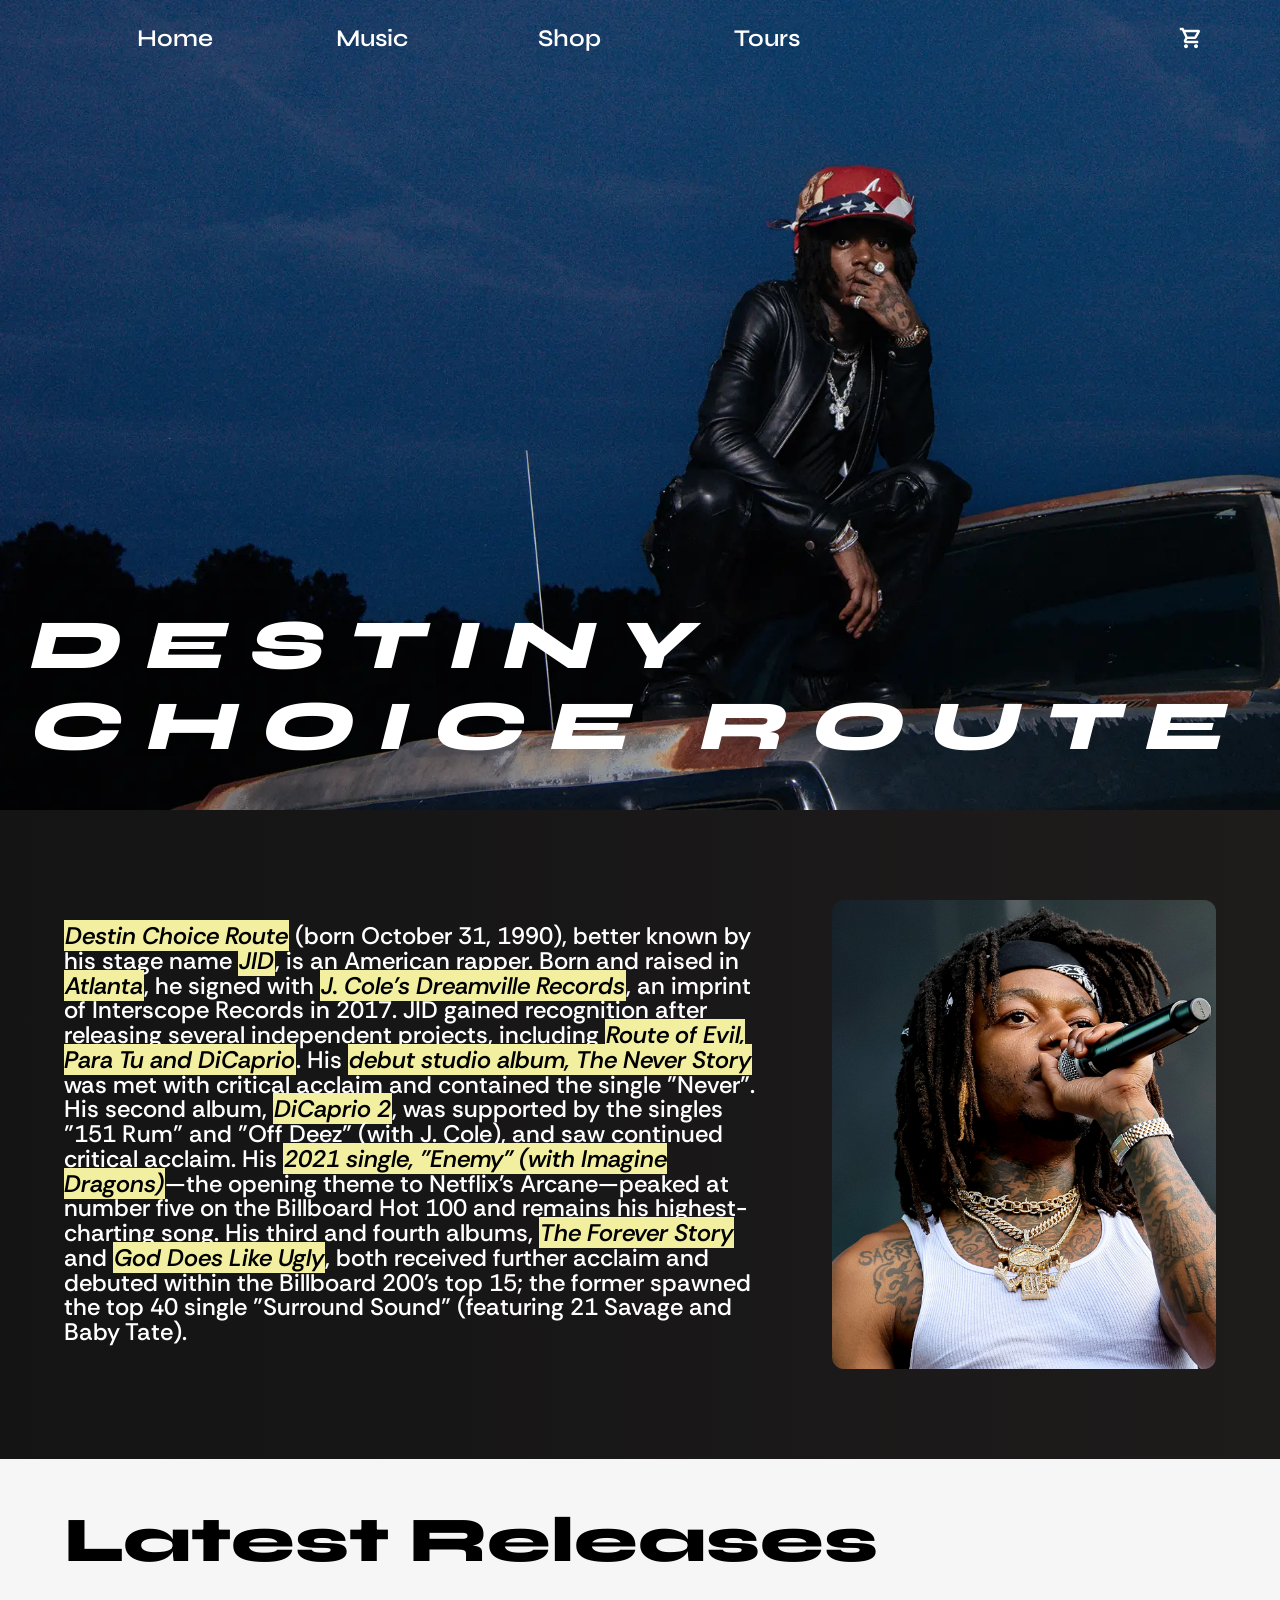
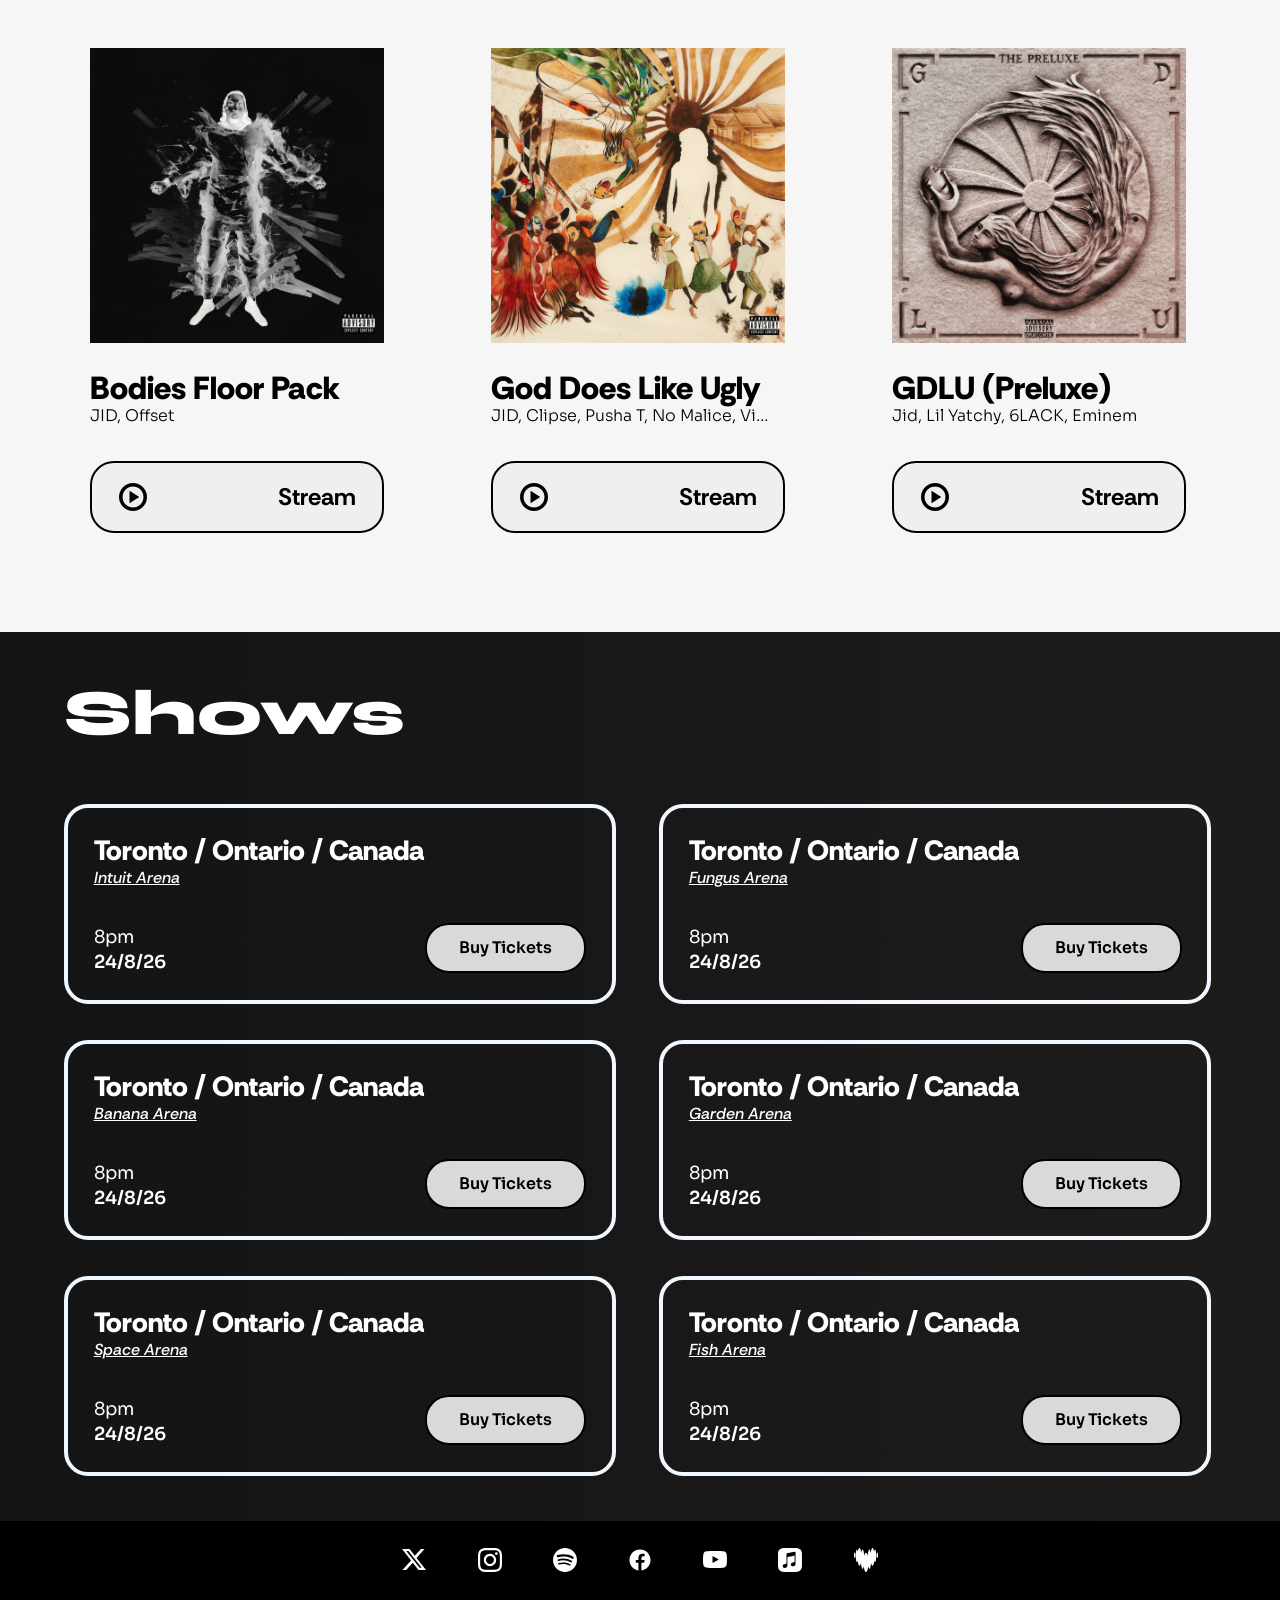
==== commit 29c03248: "fixed some padding issues" ====
--- a/index.html
+++ b/index.html
@@ -106,7 +106,7 @@
     </section>
 
     <!--jid tours and shows-->
-    <section class="tours">
+    <section class="tours-about">
       <h2 class="section-head">
         Shows
       </h2>
--- a/style.css
+++ b/style.css
@@ -796,6 +796,10 @@
     padding: 5vh 5vw; 
 }
 
+.tours-about {
+    padding: 5vh 5vw;
+}
+
 .tour-main {
     display: grid;
     grid-template-columns: auto auto;
@@ -897,7 +901,7 @@
 @media only screen and (max-width: 600px) {
 
     .tours {
-        padding: 5vh 5vw;
+        padding: 2vh 5vw;
         padding-top: 0vh;
     }
     .tour-main {
@@ -939,12 +943,14 @@
 
 @media only screen and (min-width: 600px) {
     .tours {
-        padding: 5vh 5vw;
+        padding: 2vh 5vw;
         padding-top: 0vh;
     }
 
     .tour-main {
+
         grid-template-columns: auto;
+
     }
 
     .tour-item-name {
@@ -980,8 +986,8 @@
     }
 
      .tours {
-        padding: 5vh 5vw;
-        padding-top: 0vh;
+        padding: 3vh 5vw;
+        
     }
 
     .tour-item-name {
@@ -1022,7 +1028,7 @@
     }
     
     .tour-item-name {
-        font-size: 32px;
+        font-size: 28px;
     }
     
     .tour-item {
@@ -1031,19 +1037,19 @@
     }
 
     .tour-item-infobar {
-        font-size: 18px;
+        font-size: 16px;
     }
 
     .tour-item-location {
-        font-size: 18px;
+        font-size: 16px;
     }
 
     .tour-item-book-ticket {
-        padding: 1.5vh 1.5vw;
+        padding: 1.5vh 2.5vw;
     }
 
     .tour-item-book-ticket a {
-        font-size: 18px;
+        font-size: 16px;
     }
 }
 
